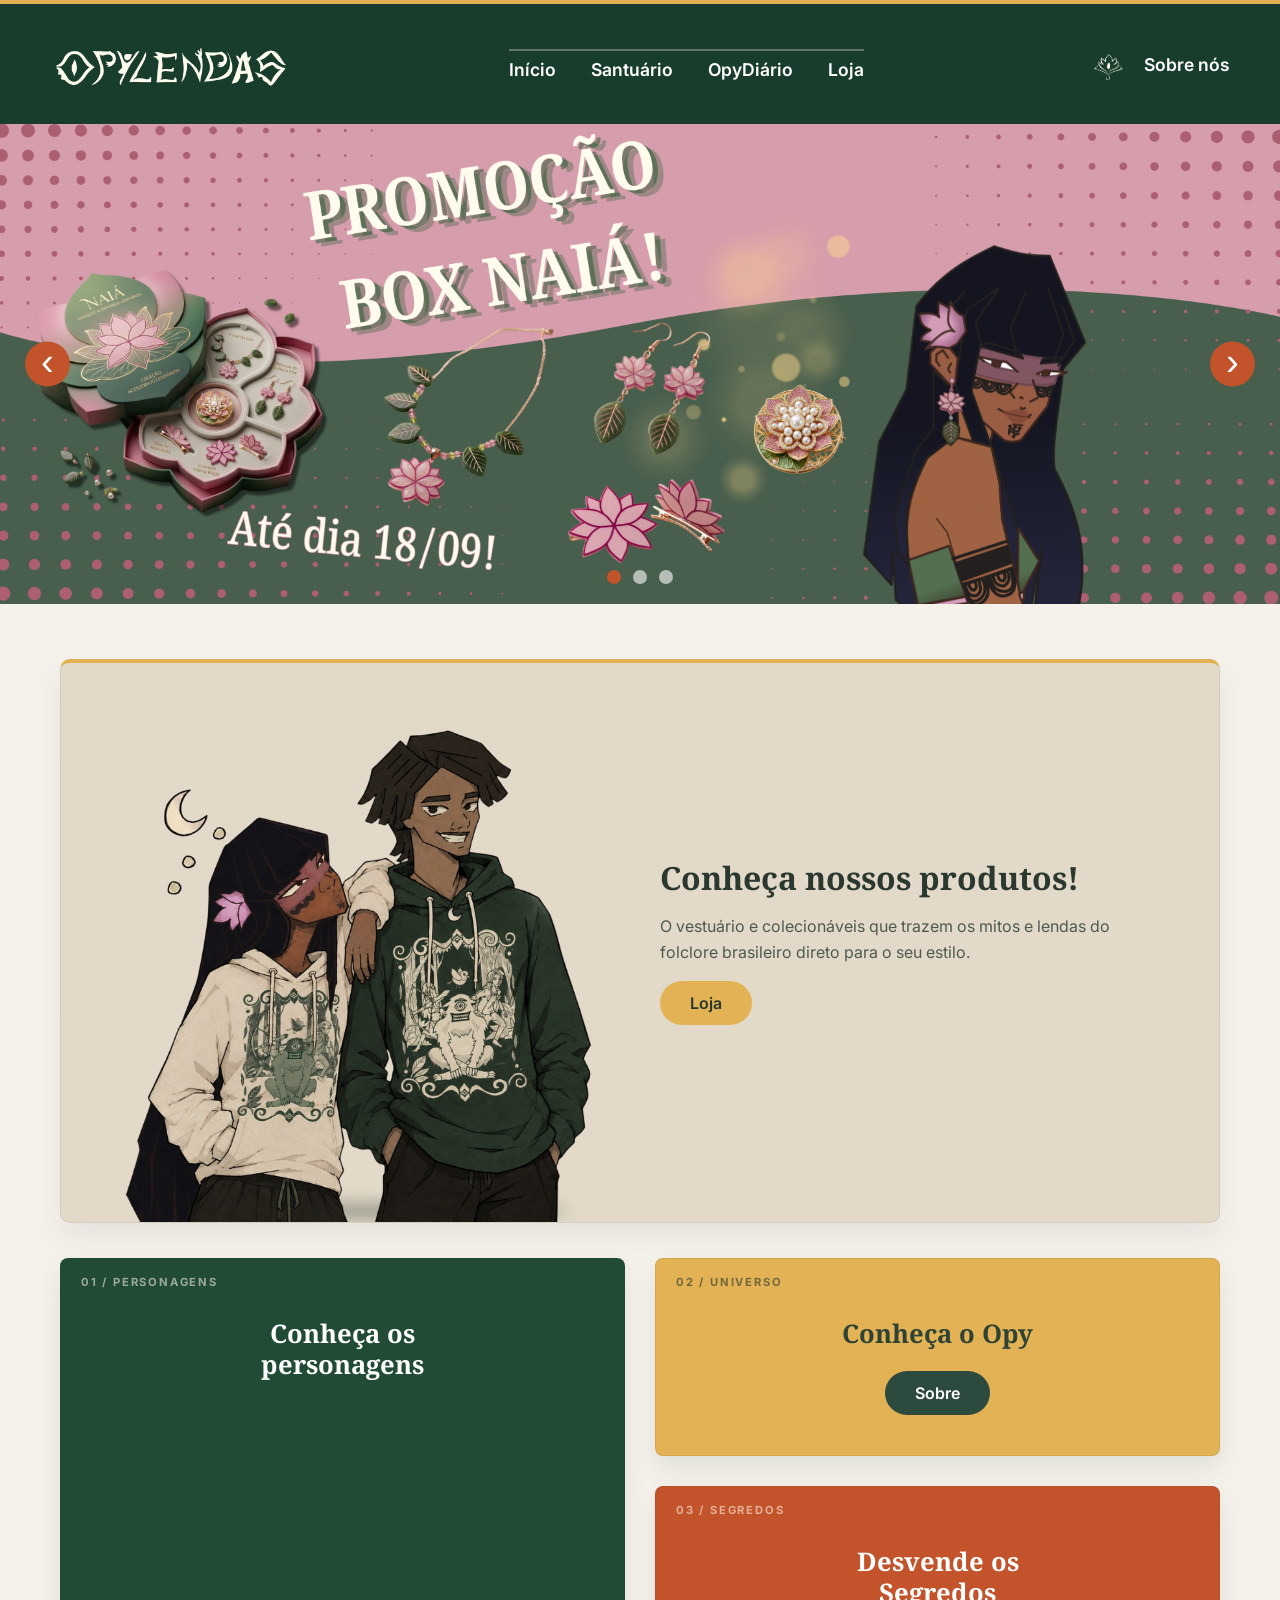
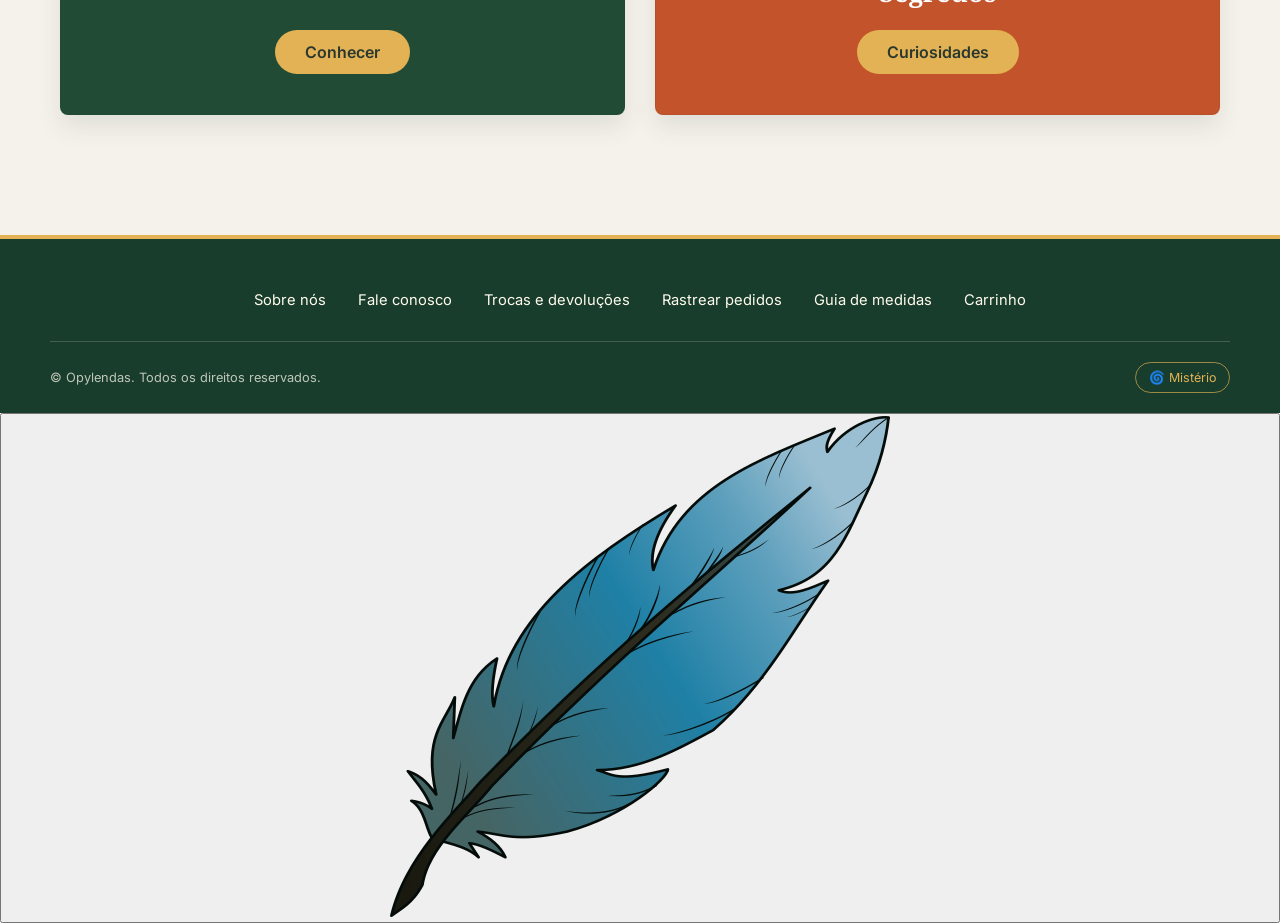
==== index.html @ caa83913 "Initial site publication" ====
<!DOCTYPE html>
<html lang="pt-BR">
<head>
  <meta charset="UTF-8">
  <meta name="viewport" content="width=device-width, initial-scale=1.0">
  <title>Opylendas - Início</title>
  <link rel="stylesheet" href="style.css">
  <link href="https://fonts.googleapis.com/css2?family=Inter:wght@400;500;600;700&family=Noto+Serif:wght@700&display=swap" rel="stylesheet">
</head>
<body>

  <header class="header-site">
    <a href="index.html">
      <img src="assets/Logos/Logo opylendas Claro Novo.png" alt="Opylendas" class="logo-img">
    </a>
    <nav class="nav-links-center">
      <a href="index.html">Início</a>
      <a href="telas/santuario.html">Santuário</a>
      <a href="telas/diario.html">OpyDiário</a>
      <a href="telas/loja.html">Loja</a>
    </nav>
    <a href="telas/sobre.html" class="sobre-nos-link">
      <img src="assets/Logos/Grafismo Flor Livro Aberto.png" alt="Sobre nós" class="sobre-nos-img">
      <span>Sobre nós</span>
    </a>
  </header>

  <div class="carrossel-container">
    <div class="carrossel-slides">
      <div class="slide active"><img src="assets/Carrossel/Promoção Box Naiá.png" alt="Promoção Box Naiá"></div>
      <div class="slide"><img src="assets/Carrossel/Promoção Box de Café.png" alt="Promoção Box de Café"></div>
      <div class="slide"><img src="assets/Carrossel/Promoção box cuca.png" alt="Promoção Box Cuca"></div>
    </div>
    <button class="carrossel-btn btn-prev" onclick="mudarSlide(-1)">
      <span aria-hidden="true">&#8249;</span><span class="sr-only">Anterior</span>
    </button>
    <button class="carrossel-btn btn-next" onclick="mudarSlide(1)">
      <span aria-hidden="true">&#8250;</span><span class="sr-only">Próximo</span>
    </button>
    <div class="carrossel-indicadores">
      <span class="dot active" onclick="irParaSlide(0)"></span>
      <span class="dot" onclick="irParaSlide(1)"></span>
      <span class="dot" onclick="irParaSlide(2)"></span>
    </div>
  </div>

  <main class="main-container home-page">
    <div class="banner-produtos-home">
      <div class="banner-produtos-img">
        <img src="assets/Personagens/Jaciel e Naiá Moletom.png" alt="Jaciel e Naiá usando moletom OpyLendas">
      </div>
      <div class="banner-produtos-texto">
        <h2>Conheça nossos produtos!</h2>
        <p>O vestuário e colecionáveis que trazem os mitos e lendas do folclore brasileiro direto para o seu estilo.</p>
        <a href="telas/loja.html" class="btn-yellow" style="text-decoration:none; display:inline-block;">Loja</a>
      </div>
    </div>

    <div class="menu-cards-container">
      <div class="menu-grid-top">
        <div class="card-box card-green-large">
          <h2>Conheça os personagens</h2>
          <a href="telas/personagens.html" class="btn-yellow" style="text-decoration:none;">Conhecer</a>
        </div>
        <div class="right-column">
          <div class="card-box card-yellow">
            <h2>Conheça o Opy</h2>
            <a href="telas/sobre.html" class="btn-green" style="text-decoration:none;">Sobre</a>
          </div>
          <div class="card-box card-orange">
            <h2>Desvende os Segredos</h2>
            <a href="telas/curiosidades.html" class="btn-yellow" style="text-decoration:none;">Curiosidades</a>
          </div>
        </div>
      </div>
    </div>
  </main>

  <footer class="footer-site">
    <div class="footer-content">
      <div class="footer-links">
        <a href="telas/sobre.html">Sobre nós</a>
        <a href="telas/contato.html">Fale conosco</a>
        <a href="telas/trocas-devolucoes.html">Trocas e devoluções</a>
        <a href="telas/rastrear-pedidos.html">Rastrear pedidos</a>
        <a href="telas/guia-medidas.html">Guia de medidas</a>
        <a href="telas/carrinho.html">Carrinho</a>
      </div>
      <div class="footer-bottom">
        <span>© Opylendas. Todos os direitos reservados.</span>
        <div class="misterio-wrap">
          <button type="button" class="misterio" onclick="ativarSaci()">🌀 Mistério</button>
          <div id="misterio-conquista" class="misterio-conquista hidden" aria-live="polite">
            <div class="misterio-popup-card">
              <button type="button" class="misterio-fechar" aria-label="Fechar mistério" onclick="ativarSaci()">×</button>
              <span class="misterio-rotulo">Segredo revelado</span>
              <img id="misterio-mapinguari" src="assets/Chibis/MapinguariKonami Code.png" alt="Mapinguari secreto" />
              <p class="misterio-dica">Dica: ↑ ↑ ↓ ↓ ← → ← → B A</p>
              <span id="misterio-cupom" class="misterio-cupom hidden">Cupom: MAPINGUARI15</span>
            </div>
          </div>
        </div>
      </div>
    </div>
  </footer>

  <script src="script.js"></script>
</body>
</html>
---- style.css ----
:root {
  --opy-verde-escuro: #214B35;
  --opy-creme-fundo: #fffcee;
  --opy-texto-claro: #fffcee;
  --opy-texto-escuro: #2a3830;
  --largura-conteudo: 92%; 
  --largura-maxima: 1600px;
}

* {
  box-sizing: border-box;
}

body {
  margin: 0;
  padding: 0;
  min-height: 100vh;
  display: flex;
  flex-direction: column;
  font-family: 'Inter', sans-serif;
  background-color: #f5f2eb;
  color: #2e4336;
  transition: background-color 0.5s ease;
}

main {
  flex: 1;
}

/* CLASSE PRINCIPAL PARA OCULTAR TELAS */
.hidden {
  display: none !important;
}

.main-container {
  width: 100%;
  max-width: 1200px;
  margin: 0 auto;
  padding: 20px 20px 60px 20px;
  box-sizing: border-box;
}

/* CABEÇALHO */
.header-site {
  display: flex !important;
  align-items: center !important;
  justify-content: space-between !important;
  flex: 0 0 auto;
  min-height: 120px;
  padding: 15px 50px !important;
  background-color: #193d2c !important;
  border-top: 4px solid #e2b254;
  width: 100% !important;
  box-sizing: border-box !important;
}

.logo-img {
  height: 90px !important;
  width: auto !important;
  object-fit: contain;
  display: block;
}

.nav-links-center {
  display: flex !important;
  gap: 35px !important;
  align-items: center !important;
  border-top: 2px solid rgba(255, 252, 238, 0.3) !important;
  padding-top: 8px !important;
}

.nav-links-center a {
  font-family: 'Inter', sans-serif !important;
  font-size: 1.1rem !important;
  font-weight: 600 !important;
  color: #FFFFFF !important;
  text-decoration: none !important;
  transition: opacity 0.2s;
}

.nav-links-center a:hover {
  opacity: 0.8;
}

.sobre-nos-link {
  display: flex !important;
  align-items: center !important;
  gap: 10px !important;
  font-family: 'Inter', sans-serif !important;
  font-size: 1.1rem !important;
  font-weight: 600 !important;
  color: #FFFFFF !important;
  text-decoration: none !important;
}

.sobre-nos-img {
  width: 52px !important;
  height: 52px !important;
  object-fit: contain;
}

/* CARROSSEL DE LARGURA TOTAL */
.carrossel-container {
  position: relative;
  width: 100%;
  margin: 0;
  max-height: none;
  height: auto;
  aspect-ratio: 1920 / 720;
  overflow: hidden;
  background-color: #485F4D;
}

.slide {
  position: absolute;
  width: 100%;
  height: 100%;
  opacity: 0;
  transition: opacity 0.5s ease-in-out;
}

.slide.active { opacity: 1; }

.slide img {
  width: 100%;
  height: 100%;
  object-fit: contain;
  display: block;
}

.carrossel-btn {
  position: absolute;
  top: 50%;
  transform: translateY(-50%);
  background-color: #C2532B;
  color: white;
  border: none;
  width: 45px;
  height: 45px;
  border-radius: 50%;
  cursor: pointer;
  font-size: 1.2rem;
  z-index: 10;
  display: flex;
  align-items: center;
  justify-content: center;
  padding: 0;
}

.carrossel-btn span[aria-hidden="true"] {
  display: block;
  font-size: 2.4rem;
  line-height: 1;
  transform: translateY(-2px);
}

.sr-only {
  position: absolute;
  width: 1px;
  height: 1px;
  padding: 0;
  margin: -1px;
  overflow: hidden;
  clip: rect(0, 0, 0, 0);
  white-space: nowrap;
  border: 0;
}

.btn-prev { left: 25px; }
.btn-next { right: 25px; }

.carrossel-indicadores {
  position: absolute;
  bottom: 20px;
  left: 50%;
  transform: translateX(-50%);
  display: flex;
  gap: 12px;
  z-index: 10;
}

.dot {
  width: 14px;
  height: 14px;
  background-color: rgba(255, 255, 255, 0.6);
  border-radius: 50%;
  cursor: pointer;
}

.dot.active { background-color: #C2532B; }

/* BANNER DE PRODUTOS HOME */
.banner-produtos-home {
  display: flex;
  align-items: center;
  background-color: #e2d9c8;
  min-height: 330px;
  border: 1px solid rgba(42, 56, 48, 0.08);
  border-radius: 10px;
  margin: 35px 0;
  padding: 40px 40px 0;
  gap: 40px;
  box-shadow: 0 14px 30px rgba(42, 56, 48, 0.08);
}

.home-page .banner-produtos-home {
  position: relative;
  border-top: 4px solid #e2b254;
}

.banner-produtos-img {
  position: relative;
  flex: 1;
  display: flex;
  justify-content: center;
  align-items: flex-end;
  align-self: stretch;
  overflow: hidden;
}

.banner-produtos-img::after {
  position: absolute;
  right: 10%;
  bottom: 2px;
  left: 10%;
  height: 18px;
  border-radius: 50%;
  background: rgba(42, 56, 48, 0.32);
  content: '';
  filter: blur(7px);
}

.banner-produtos-img img {
  max-width: 100%;
  height: auto;
  object-fit: contain;
  display: block;
  align-self: flex-end;
  position: relative;
  z-index: 1;
}

.placeholder-img {
  width: 100%;
  height: 250px;
  background: #d0c4b0;
  display: flex;
  flex-direction: column;
  justify-content: center;
  align-items: center;
  border: 2px dashed #485f4d;
  font-size: 1.8rem;
  border-radius: 6px;
}

.banner-produtos-texto {
  flex: 1;
  min-width: 0;
  padding-bottom: 40px;
}

.banner-produtos-texto p {
  overflow-wrap: anywhere;
}

.banner-produtos-texto h2 {
  font-family: 'Noto Serif', serif;
  font-size: 2rem;
  color: #2a3830;
  margin: 0 0 15px;
  line-height: 1.15;
}

.banner-produtos-texto p {
  max-width: 460px;
  color: #4e5a50;
  line-height: 1.65;
}

/* CARDS E GRIDS DO MENU */
.menu-cards-container {
  display: flex;
  flex-direction: column;
  gap: 30px;
}

.menu-grid-top {
  display: grid;
  grid-template-columns: 1fr 1fr;
  gap: 30px;
}

.right-column {
  display: flex;
  flex-direction: column;
  gap: 30px;
}

.card-box {
  position: relative;
  overflow: hidden;
  padding: 40px 25px;
  display: flex;
  flex-direction: column;
  justify-content: space-between;
  align-items: center;
  text-align: center;
  border: 1px solid rgba(42, 56, 48, 0.08);
  border-radius: 8px;
  box-shadow: 0 12px 24px rgba(42, 56, 48, 0.1);
  transition: transform 0.2s ease, box-shadow 0.2s ease;
}

.card-box:hover {
  transform: translateY(-4px);
  box-shadow: 0 18px 30px rgba(42, 56, 48, 0.15);
}

.card-box h2 {
  max-width: 260px;
  margin-top: 0;
  font-family: 'Noto Serif', serif;
  line-height: 1.2;
}

.card-green-large { background-color: #2D4A3E; min-height: 400px; color: white; }
.card-yellow { background-color: #E2B254; min-height: 180px; }
.card-orange { background-color: #C2532B; min-height: 180px; color: white; }

.btn-yellow {
  background-color: #E2B254;
  color: #2a3830;
  border: none;
  padding: 12px 30px;
  border-radius: 25px;
  font-weight: 600;
  cursor: pointer;
  text-decoration: none;
  font-size: 1rem;
}

.btn-green {
  background-color: #2D4A3E;
  color: white;
  border: none;
  padding: 12px 30px;
  border-radius: 25px;
  font-weight: 600;
  cursor: pointer;
  font-size: 1rem;
}

/* SANTUÁRIO / PERSONAGENS */
.breadcrumb {
  font-size: 0.95rem;
  color: #666;
  margin-bottom: 15px;
  text-align: center;
}

.breadcrumb a {
  color: inherit;
  text-decoration: none;
}

/* SOBRE NOS */
.sobre-page {
  width: min(1180px, 94%);
  margin: 0 auto;
  padding: 1.5rem 0 4rem;
}

.sobre-hero-novo {
  display: grid;
  grid-template-columns: minmax(280px, 0.9fr) minmax(0, 1.1fr);
  min-height: 350px;
  margin-top: 1rem;
  overflow: hidden;
  border-radius: 4px;
  background: #1f3027;
  color: #fffcee;
}

.sobre-hero-copy {
  display: flex;
  flex-direction: column;
  justify-content: center;
  padding: clamp(2rem, 5vw, 4rem);
}

.sobre-eyebrow {
  display: block;
  color: #e2b254;
  font-size: 0.76rem;
  font-weight: 700;
  letter-spacing: 0.14em;
  text-transform: uppercase;
}

.sobre-hero-copy h1 {
  margin: 0.6rem 0 1rem;
  color: #fffcee;
  font-family: 'Noto Serif', serif;
  font-size: clamp(2rem, 4vw, 3.1rem);
  line-height: 1.1;
}

.sobre-hero-copy p {
  max-width: 500px;
  margin: 0;
  color: #e3ece5;
  line-height: 1.7;
}

.sobre-hero-art {
  display: flex;
  align-items: end;
  justify-content: center;
  min-height: 350px;
  background: #ddd4c2;
  overflow: hidden;
}

.sobre-hero-art img {
  width: 100%;
  height: 100%;
  object-fit: cover;
  object-position: center;
}

.sobre-pilares {
  margin-top: 2rem;
  padding: 2.5rem clamp(1rem, 4vw, 3.5rem) 3rem;
  background: #1f3027;
  color: #fffcee;
}

.sobre-pilares-heading {
  margin-bottom: 2rem;
  text-align: center;
}

.sobre-pilares-heading h2,
.sobre-nome h2,
.sobre-equipe-heading h2 {
  margin: 0.45rem 0 0;
  color: inherit;
  font-family: 'Noto Serif', serif;
  font-size: clamp(1.65rem, 3vw, 2.3rem);
}

.sobre-pilares-grid {
  display: grid;
  grid-template-columns: repeat(3, 1fr);
  gap: 1.25rem;
}

.sobre-pilar {
  padding: 1.5rem 1.25rem;
  background: #fffcee;
  color: #27392e;
  text-align: center;
}

.sobre-pilar-icon {
  display: grid;
  width: 44px;
  height: 44px;
  margin: 0 auto 0.8rem;
  place-items: center;
  border-radius: 50%;
  background: #819587;
  color: #fffcee;
  font-size: 1.35rem;
}

.sobre-pilar-icon img {
  width: 28px;
  height: 28px;
  object-fit: contain;
}

.sobre-pilar h3 {
  margin: 0 0 0.7rem;
  font-family: 'Noto Serif', serif;
  font-size: 1.15rem;
}

.sobre-pilar p {
  margin: 0;
  color: #536057;
  font-size: 0.9rem;
  line-height: 1.6;
}

.sobre-nome {
  display: grid;
  grid-template-columns: minmax(220px, 0.7fr) minmax(0, 1.3fr);
  gap: 2rem;
  align-items: center;
  margin-top: 2rem;
  padding: 2.25rem clamp(1.25rem, 4vw, 3.5rem);
  background: #fff;
  border: 1px solid #e5ddce;
}

.sobre-nome-mark {
  display: grid;
  width: 100%;
  aspect-ratio: 1;
  min-height: 220px;
  place-items: center;
  overflow: hidden;
  background: #eef2ea;
}

.sobre-nome-mark img {
  width: 100%;
  height: 100%;
  object-fit: contain;
}

.sobre-nome h2 { color: var(--opy-verde-escuro); }
.sobre-nome p { margin: 0.8rem 0 0; color: #536057; line-height: 1.7; }

.sobre-equipe { margin-top: 3rem; }
.sobre-equipe-heading { margin-bottom: 1.5rem; text-align: center; }
.sobre-equipe-heading h2 { color: var(--opy-verde-escuro); }

.sobre-equipe-grid {
  display: grid;
  grid-template-columns: repeat(3, 1fr);
  gap: 1.5rem;
}

.sobre-equipe-card {
  position: relative;
  padding: 0 1.25rem 1.5rem;
  background: #1f3027;
  color: #fffcee;
  text-align: center;
}

.sobre-equipe-card img {
  display: block;
  width: 170px;
  height: 190px;
  margin: -1rem auto 0.8rem;
  object-fit: contain;
  object-position: bottom;
  background: #c5d0c5;
}

.sobre-equipe-card h3 {
  margin: 0 0 0.45rem;
  color: #e2b254;
  font-family: 'Noto Serif', serif;
}

.sobre-equipe-card p { margin: 0; color: #dbe5dc; font-size: 0.9rem; line-height: 1.55; }

@media (max-width: 700px) {
  .sobre-hero-novo { grid-template-columns: 1fr; }
  .sobre-hero-art { min-height: 230px; }
  .sobre-pilares-grid,
  .sobre-equipe-grid { grid-template-columns: 1fr; }
  .sobre-nome { grid-template-columns: 1fr; text-align: center; }
  .sobre-nome-mark { min-height: 100px; }
}

.page-title {
  font-family: 'Noto Serif', serif;
  font-size: 2.2rem;
  color: #2a3830;
  margin-bottom: 25px;
}

.characters-grid {
  display: grid;
  grid-template-columns: repeat(2, 1fr);
  gap: 40px;
  margin-top: 30px;
}

.character-card {
  display: grid;
  grid-template-columns: minmax(180px, 0.9fr) minmax(0, 1.6fr);
  gap: 0;
  align-items: stretch;
  min-height: 300px;
  background-color: var(--opy-verde-escuro);
  border-radius: 8px;
  overflow: hidden;
}

.character-visual,
.character-content {
  min-width: 0;
  min-height: 300px;
  background-color: transparent;
}

.character-visual {
  display: flex;
  align-items: end;
  justify-content: center;
  padding: 12px 8px 0;
  overflow: hidden;
}

.character-img {
  width: 100%;
  height: 100%;
  max-width: none;
  max-height: none;
  object-fit: contain;
  transform: translateY(32%) scale(1.45);
  transform-origin: bottom center;
  pointer-events: none;
}

.character-content {
  color: var(--opy-texto-claro);
  text-align: left;
  padding: 28px 26px 28px 10px;
  display: flex;
  flex-direction: column;
  justify-content: center;
}

.character-name {
  font-family: 'Noto Serif', serif;
  font-size: 1.5rem;
  margin-bottom: 8px;
  color: #E2B254;
}

.character-description {
  font-size: 0.95rem;
  line-height: 1.5;
  margin: 0;
  overflow-wrap: anywhere;
}

/* CONTATO E SERVICOS */
.contact-layout {
  display: grid;
  grid-template-columns: minmax(220px, 0.8fr) minmax(320px, 1.2fr);
  gap: 30px;
  align-items: center;
  margin-top: 1rem;
}

.contact-chibi,
.contact-form-box,
.service-content {
  background: white;
  border-radius: 12px;
  padding: 2rem;
}

.contact-chibi {
  min-height: 360px;
  display: flex;
  align-items: end;
  justify-content: center;
  overflow: hidden;
}

.contact-chibi img {
  max-width: 100%;
  max-height: 340px;
  object-fit: contain;
}

.service-layout {
  display: grid;
  grid-template-columns: minmax(220px, 0.8fr) minmax(320px, 1.2fr);
  gap: 30px;
  align-items: center;
  margin-top: 1rem;
}

.service-image {
  width: 100%;
  max-height: 360px;
  object-fit: contain;
}

.diario-manutencao {
  display: grid;
  grid-template-columns: minmax(0, 1fr) minmax(240px, 0.8fr);
  align-items: center;
  gap: 2rem;
  margin-top: 1rem;
  padding: 2.5rem clamp(1.25rem, 4vw, 3rem);
  overflow: hidden;
  border-radius: 16px;
  background: #1f3027;
  color: #fffcee;
}

.diario-manutencao-texto h2 {
  margin: 0 0 1rem;
  color: #e2b254;
  font-family: 'Noto Serif', serif;
  font-size: 1.8rem;
}

.diario-manutencao-texto p {
  max-width: 540px;
  margin: 0 0 1rem;
  color: #e2ebe3;
  line-height: 1.7;
}

.diario-manutencao-texto p:last-child { margin-bottom: 0; }

.diario-manutencao-arte {
  display: flex;
  align-items: end;
  justify-content: center;
  min-height: 260px;
}

.diario-manutencao-arte img {
  display: block;
  width: min(100%, 320px);
  max-height: 310px;
  object-fit: contain;
}

/* LOJA E PRODUTOS */
.store-grid-2 {
  display: grid;
  grid-template-columns: repeat(auto-fill, minmax(260px, 1fr));
  gap: 30px;
  margin-top: 25px;
}

.product-card {
  background: #fff;
  border: 1px solid rgba(42, 56, 48, 0.1);
  border-radius: 9px;
  overflow: hidden;
  cursor: pointer;
  box-shadow: 0 5px 14px rgba(42, 56, 48, 0.09);
  transition: transform 0.2s ease, box-shadow 0.2s ease;
}

.product-card:hover {
  transform: translateY(-4px);
  box-shadow: 0 14px 24px rgba(42, 56, 48, 0.16);
}

.product-image-container {
  height: 260px;
  background-color: #faf7ef;
  display: flex;
  align-items: center;
  justify-content: center;
  padding: 15px;
  overflow: hidden;
}

.product-image-container img {
  max-width: 100%;
  max-height: 100%;
  object-fit: contain;
  display: block;
}

.combo-card .product-image-container img {
  width: 100%;
  height: auto;
}

.store-grid {
  align-items: stretch;
}

.product-info {
  background-color: #2a4b35;
  color: white;
  min-height: 74px;
  padding: 14px 16px 16px;
  text-align: center;
}

.product-title {
  font-size: 1.1rem;
  font-weight: 600;
  margin: 0 0 6px;
  line-height: 1.25;
}

.price-promo {
  font-size: 1.2rem;
  font-weight: 700;
  color: #E2B254;
}

/* MODO NOTURNO (KONAMI CODE) */
body.modo-noturno {
  background-color: #0d1310 !important;
  color: #d1e8d5 !important;
}

body.modo-noturno .card-box,
body.modo-noturno .banner-produtos-home,
body.modo-noturno .product-card,
body.modo-noturno .main-container,
body.modo-noturno .header-site,
body.modo-noturno .footer-site {
  background-color: #1a2620 !important;
  color: #fffcee !important;
}

body.modo-noturno .nav-links-center a,
body.modo-noturno .footer-links a,
body.modo-noturno .sobre-nos-link,
body.modo-noturno .breadcrumb a,
body.modo-noturno .page-title,
body.modo-noturno .diario-manutencao-texto h2 {
  color: #f3d184 !important;
}

body.modo-noturno h1, 
body.modo-noturno h2, 
body.modo-noturno h3 {
  color: #e5b053 !important;
}

.misterio-wrap {
  display: flex;
  flex-direction: column;
  align-items: center;
  gap: 0.45rem;
}

.misterio {
  appearance: none;
  border: 0;
  background: transparent;
  color: inherit;
  font: inherit;
  cursor: pointer;
}

.misterio-conquista {
  position: fixed;
  inset: 0;
  z-index: 2000;
  display: flex;
  align-items: center;
  justify-content: center;
  padding: 1.5rem;
  background: rgba(7, 11, 10, 0.78);
  backdrop-filter: blur(5px);
}

.misterio-conquista.hidden {
  display: none;
}

.misterio-popup-card {
  position: relative;
  display: flex;
  flex-direction: column;
  align-items: center;
  gap: 0.8rem;
  width: min(420px, 90vw);
  padding: 1.3rem 1.2rem 1rem;
  border-radius: 22px;
  border: 2px solid rgba(227, 188, 92, 0.9);
  background: linear-gradient(180deg, rgba(29, 41, 35, 0.97), rgba(17, 24, 21, 0.96));
  box-shadow: 0 22px 50px rgba(0,0,0,0.32), 0 0 22px rgba(227, 188, 92, 0.25);
}

.misterio-fechar {
  position: absolute;
  top: 10px;
  right: 12px;
  width: 30px;
  height: 30px;
  border: 0;
  border-radius: 50%;
  background: rgba(255, 252, 238, 0.12);
  color: #fffcee;
  font-size: 1.5rem;
  line-height: 1;
  cursor: pointer;
}

.misterio-rotulo {
  margin-top: 0.4rem;
  color: #f3d184;
  letter-spacing: 0.08em;
  text-transform: uppercase;
  font-size: 0.72rem;
  font-weight: 700;
}

.misterio-popup-card img {
  width: min(220px, 58vw);
  height: auto;
  max-height: 46vh;
  object-fit: contain;
  display: block;
  border-radius: 16px;
  background: rgba(255, 252, 238, 0.04);
  border: 2px solid rgba(227, 188, 92, 0.7);
  box-shadow: 0 16px 32px rgba(0,0,0,0.2);
}

.misterio-dica {
  margin: 0;
  color: #dfe8df;
  font-size: 0.78rem;
  letter-spacing: 0.06em;
  text-transform: uppercase;
  text-align: center;
}

.misterio-cupom {
  font-size: 0.8rem;
  font-weight: 700;
  letter-spacing: 0.05em;
  color: #f3d184;
  text-align: center;
  text-transform: uppercase;
}

.misterio-cupom.hidden {
  display: none;
}

.misterio-cupom.ativo {
  color: #9be8ba;
}

.saci-segredo {
  position: fixed;
  left: 0;
  bottom: 12%;
  z-index: 1000;
  display: block;
  width: min(150px, 38vw);
  padding: 0;
  border: 0;
  background: transparent;
  cursor: pointer;
  animation: saci-correndo 9s linear infinite;
}

.saci-segredo:hover,
.saci-segredo:focus-visible {
  animation-play-state: paused;
  filter: brightness(1.08);
}

.saci-segredo.saci-segredo-parado {
  animation-play-state: paused;
}

.saci-segredo.saci-segredo-oculto {
  opacity: 0;
  pointer-events: none;
  visibility: hidden;
}

.saci-segredo img {
  display: block;
  width: 100%;
  height: auto;
}

@keyframes saci-correndo {
  from {
    transform: translateX(-110%);
  }
  to {
    transform: translateX(100vw);
  }
}

.saci-popup-card h2 {
  margin: 0;
  color: #fffcee;
  font-family: 'Noto Serif', serif;
  font-size: 1.35rem;
  text-align: center;
}

.saci-popup-card p {
  max-width: 280px;
  margin: 0;
  color: #dfe8df;
  font-size: 0.9rem;
  line-height: 1.5;
  text-align: center;
}

.saci-popup-card img {
  width: min(240px, 64vw);
}

/* RODAPÉ */
.footer-site {
  background-color: #193d2c;
  color: var(--opy-texto-claro);
  flex: 0 0 auto;
  min-height: 162px;
  padding: 3.25rem 1.25rem 1.25rem;
  margin-top: 60px;
  border-top: 4px solid #e2b254;
}

.footer-content {
  width: min(1180px, 100%);
  margin: 0 auto;
}

.footer-links {
  display: flex;
  flex-wrap: wrap;
  justify-content: center;
  gap: 0.7rem 2rem;
  padding-bottom: 2rem;
  margin-bottom: 1.25rem;
  border-bottom: 1px solid rgba(255, 252, 238, 0.18);
}

.footer-links a {
  position: relative;
  color: var(--opy-texto-claro);
  text-decoration: none;
  font-size: 0.92rem;
  transition: color 0.2s ease;
}

.footer-links a::after {
  position: absolute;
  right: 0;
  bottom: -0.35rem;
  left: 0;
  height: 2px;
  background: #e2b254;
  content: '';
  transform: scaleX(0);
  transform-origin: center;
  transition: transform 0.2s ease;
}

.footer-links a:hover,
.footer-links a:focus-visible {
  color: #e2b254;
}

.footer-links a:hover::after,
.footer-links a:focus-visible::after {
  transform: scaleX(1);
}

.footer-bottom {
  display: flex;
  align-items: center;
  justify-content: space-between;
  gap: 1.5rem;
  max-width: 1200px;
  margin: 0 auto;
  color: rgba(255, 252, 238, 0.72);
  font-size: 0.8rem;
}

.footer-bottom .misterio {
  padding: 0.45rem 0.8rem;
  border: 1px solid rgba(226, 178, 84, 0.65);
  border-radius: 999px;
  color: #e2b254;
  font-size: 0.78rem;
  transition: background-color 0.2s ease, color 0.2s ease;
}

.footer-bottom .misterio:hover,
.footer-bottom .misterio:focus-visible {
  background: #e2b254;
  color: #193d2c;
}

@media (max-width: 760px) {
  .header-site {
    flex-wrap: wrap;
    gap: 16px;
    padding: 12px 20px !important;
  }

  .logo-img { height: 68px !important; }

  .nav-links-center {
    order: 3;
    width: 100%;
    justify-content: center;
    gap: 16px !important;
    flex-wrap: wrap;
  }

  .nav-links-center a,
  .sobre-nos-link { font-size: 0.95rem !important; }

  .banner-produtos-home,
  .contact-layout,
  .service-layout {
    grid-template-columns: 1fr;
    flex-direction: column;
  }

  .banner-produtos-home { padding: 24px 24px 0; gap: 20px; }

  .banner-produtos-texto { padding-bottom: 24px; }

  .store-grid { grid-template-columns: repeat(2, minmax(0, 1fr)) !important; gap: 1rem !important; }

  .character-filters { gap: 8px; }

  .character-filter { padding: 8px 12px; }

  .menu-grid-top,
  .characters-grid { grid-template-columns: 1fr; }

  .character-card {
    grid-template-columns: minmax(135px, 0.85fr) minmax(0, 1.35fr);
  }

  .character-visual,
  .character-content {
    min-height: 290px;
  }

  .character-content { padding: 24px 18px 24px 6px; }

  .character-img { transform: translateY(28%) scale(1.3); }

  .character-description { font-size: 0.88rem; }

  .footer-bottom {
    flex-direction: column;
    gap: 10px;
    align-items: center;
    text-align: center;
  }

  .footer-links {
    display: grid;
    grid-template-columns: repeat(2, minmax(0, 1fr));
    gap: 1rem;
    text-align: center;
  }
}

@media (max-width: 480px) {
  .store-grid { grid-template-columns: 1fr !important; }
}

.character-filters {
  display: flex;
  flex-wrap: wrap;
  gap: 10px;
  margin: 1rem 0 2rem;
}

.character-filter {
  border: 1px solid var(--opy-verde-escuro);
  background: transparent;
  color: var(--opy-verde-escuro);
  padding: 9px 16px;
  border-radius: 20px;
  cursor: pointer;
  font-weight: 600;
}

.character-filter.active,
.character-filter:hover {
  background: var(--opy-verde-escuro);
  color: var(--opy-texto-claro);
}

.zoom-trigger {
  width: 100%;
  min-height: 430px;
  border: 0;
  background: transparent;
  cursor: zoom-in;
  overflow: hidden;
}

.zoom-trigger img {
  width: 100%;
  height: 100%;
  object-fit: contain;
  transition: transform 0.25s ease;
}

.zoom-trigger.zoom-active { cursor: zoom-out; }
.zoom-trigger.zoom-active img { transform: scale(1.7); }

/* SANTUARIO */
.santuario-page {
  width: min(1360px, 94%);
  margin: 0 auto;
  padding: 1.5rem 0 4rem;
}

.santuario-shell {
  display: grid;
  grid-template-columns: 190px minmax(0, 1fr) 290px;
  gap: 1.25rem;
  align-items: stretch;
  margin-top: 1rem;
}

.santuario-menu,
.santuario-conteudo,
.santuario-galeria {
  min-height: 520px;
  border-radius: 14px;
}

.santuario-menu {
  padding: 1.25rem 0.9rem;
  background: #496253;
  color: #fffcee;
}

.santuario-menu h2,
.santuario-galeria h2 {
  margin: 0 0 1rem;
  font-family: 'Noto Serif', serif;
  font-size: 1.1rem;
  text-align: center;
}

.santuario-menu h2 {
  padding-bottom: 0.8rem;
  border-bottom: 2px solid rgba(255, 252, 238, 0.8);
}

.santuario-menu a {
  display: flex;
  justify-content: space-between;
  gap: 0.4rem;
  padding: 0.95rem 0.55rem;
  border-bottom: 1px solid rgba(255, 252, 238, 0.14);
  color: #fffcee;
  font-size: 0.9rem;
  text-decoration: none;
}

.santuario-menu a:hover { background: rgba(255, 252, 238, 0.12); }
.santuario-menu .santuario-arquivo { margin-top: 1.5rem; border-top: 2px solid rgba(255, 252, 238, 0.8); border-bottom: 0; font-size: 0.78rem; }

.santuario-conteudo {
  padding: 1.5rem;
  background: #fffcee;
  color: var(--opy-verde-escuro);
}

.santuario-eyebrow {
  color: #b26b16;
  font-size: 0.78rem;
  font-weight: 700;
  letter-spacing: 0.12em;
  text-transform: uppercase;
}

.santuario-conteudo h1 { margin: 0.45rem 0 1rem; font-family: 'Noto Serif', serif; font-size: clamp(1.7rem, 3vw, 2.45rem); }

.santuario-placeholder {
  display: grid;
  min-height: 315px;
  place-content: center;
  gap: 0.55rem;
  border: 2px dashed #a8b8a8;
  border-radius: 12px;
  background: #e9eee5;
  color: #496253;
  text-align: center;
}

.santuario-placeholder span { font-family: 'Noto Serif', serif; font-size: 1.25rem; }
.santuario-placeholder small { color: #67766b; }
.santuario-intro { line-height: 1.7; }

.santuario-galeria { padding: 1.25rem; border: 2px solid #496253; background: #fffcee; color: var(--opy-verde-escuro); }
.santuario-galeria h2 { padding-bottom: 0.8rem; border-bottom: 2px solid #496253; text-align: left; }
.galeria-vazios { display: grid; grid-template-columns: 1fr 1fr; gap: 0.8rem; }
.galeria-vazios span { display: grid; aspect-ratio: 1.2; place-items: center; border: 1px dashed #a8b8a8; background: #e5eee9; color: #708073; font-size: 0.8rem; }
.santuario-galeria > a { display: block; margin-top: 1rem; padding: 0.7rem 0.8rem; border-radius: 20px; background: #496253; color: #fffcee; font-size: 0.85rem; text-align: center; text-decoration: none; }
.santuario-galeria > a span { margin-left: 0.35rem; }
.personagens-intro { max-width: 680px; margin: -0.5rem 0 2rem; color: #5c695f; line-height: 1.7; }

@media (max-width: 900px) {
  .santuario-shell { grid-template-columns: 170px minmax(0, 1fr); }
  .santuario-galeria { grid-column: 1 / -1; min-height: auto; }
}

@media (max-width: 620px) {
  .santuario-shell { grid-template-columns: 1fr; }
  .santuario-menu, .santuario-conteudo { min-height: auto; }
  .santuario-placeholder { min-height: 240px; }
}

/* CURIOSIDADES */
.curiosidades-page {
  max-width: 1180px;
  padding-bottom: 70px;
}

.curiosidades-intro {
  display: flex;
  align-items: end;
  justify-content: space-between;
  gap: 2rem;
  margin: 1.5rem 0 2.5rem;
  padding: 2.5rem clamp(1.5rem, 5vw, 4.5rem);
  background: var(--opy-verde-escuro);
  color: var(--opy-texto-claro);
  border-radius: 18px;
  overflow: hidden;
}

.curiosidades-eyebrow,
.curiosidade-numero {
  display: block;
  color: #f7e8ad;
  font-size: 0.78rem;
  font-weight: 700;
  letter-spacing: 0.14em;
  text-transform: uppercase;
}

.curiosidades-intro .page-title {
  margin: 0.45rem 0 0.65rem;
  color: var(--opy-texto-claro);
}

.curiosidades-intro p {
  max-width: 640px;
  margin: 0;
  color: #e6eee7;
  font-size: 1.08rem;
  line-height: 1.7;
}

.curiosidades-intro-mark {
  width: 118px;
  height: 118px;
  object-fit: contain;
  opacity: 0.85;
}

.curiosidades-lista {
  display: grid;
  gap: 1.5rem;
}

.curiosidade-card {
  display: grid;
  grid-template-columns: minmax(260px, 0.95fr) minmax(0, 1.05fr);
  align-items: stretch;
  overflow: hidden;
  background: #fff;
  border: 1px solid #e7e0d3;
  border-radius: 16px;
  box-shadow: 0 10px 24px rgba(33, 75, 53, 0.08);
}

.curiosidade-invertida { grid-template-columns: minmax(0, 1.05fr) minmax(260px, 0.95fr); }
.curiosidade-invertida .curiosidade-imagem { order: 2; }

.curiosidade-imagem {
  min-height: 280px;
  background: #e6eee7;
}

.curiosidade-imagem img {
  display: block;
  width: 100%;
  height: 100%;
  min-height: 280px;
  object-fit: cover;
}

.curiosidade-texto {
  align-self: center;
  padding: clamp(1.5rem, 4vw, 3rem);
}

.curiosidade-texto h2 {
  margin: 0.55rem 0 0.9rem;
  color: var(--opy-verde-escuro);
  font-family: 'Noto Serif', serif;
  font-size: clamp(1.5rem, 2.8vw, 2.15rem);
}

.curiosidade-texto p {
  margin: 0 0 0.85rem;
  color: #4e5c52;
  font-size: 1rem;
  line-height: 1.75;
}

.curiosidade-texto p:last-child { margin-bottom: 0; }

.curiosidade-texto a {
  color: #a7671f;
  font-weight: 700;
  text-decoration-thickness: 2px;
  text-underline-offset: 3px;
}

.curiosidade-formas .curiosidade-imagem { background: #f5e8bd; }

.segredo-mapa {
  display: flex;
  align-items: center;
  gap: 1rem;
  margin-top: 2rem;
  padding: 1.15rem 1.4rem;
  background: #f7e8ad;
  border: 1px solid #dfc76d;
  border-radius: 12px;
  color: var(--opy-verde-escuro);
  text-decoration: none;
  box-shadow: 0 8px 18px rgba(33, 75, 53, 0.08);
  transition: transform 0.2s ease, box-shadow 0.2s ease;
}

.segredo-mapa:hover {
  transform: translateY(-3px);
  box-shadow: 0 12px 24px rgba(33, 75, 53, 0.15);
}

.segredo-mapa-icone {
  display: grid;
  width: 42px;
  height: 42px;
  flex: 0 0 42px;
  place-items: center;
  border-radius: 50%;
  background: var(--opy-verde-escuro);
  color: #f7e8ad;
  font-size: 1.3rem;
}

.segredo-mapa-icone img {
  width: 30px;
  height: 30px;
  object-fit: contain;
}

.segredo-mapa strong,
.segredo-mapa small { display: block; }

.segredo-mapa strong { font-family: 'Noto Serif', serif; font-size: 1.05rem; }

.segredo-mapa small {
  margin-top: 0.2rem;
  color: #53604e;
  font-size: 0.9rem;
}

.segredo-mapa-seta {
  margin-left: auto;
  font-size: 1.5rem;
}

.mapa-container {
  width: min(1180px, 92%);
  margin: 0 auto;
  padding: 2rem 0 4rem;
}

.mapa-heading {
  margin: 1.5rem 0 1.5rem;
  padding: 2rem clamp(1.25rem, 4vw, 3rem);
  background: var(--opy-verde-escuro);
  border-radius: 18px;
  color: var(--opy-texto-claro);
  text-align: center;
}

.mapa-heading .page-title {
  margin: 0.45rem 0 0.6rem;
  color: var(--opy-texto-claro);
}

.mapa-heading p {
  margin: 0;
  color: #e6eee7;
  font-size: 1.05rem;
}

.mapa-frame {
  padding: clamp(0.5rem, 1.5vw, 1rem);
  background: #f7e8ad;
  border: 1px solid #dfc76d;
  border-radius: 18px;
  box-shadow: 0 14px 28px rgba(33, 75, 53, 0.14);
}

.mapa-frame img {
  display: block;
  width: 100%;
  height: auto;
  border-radius: 10px;
}

.mapa-voltar {
  display: block;
  width: fit-content;
  margin: 1.5rem auto 0;
  color: var(--opy-verde-escuro);
  font-weight: 700;
  text-decoration-thickness: 2px;
  text-underline-offset: 4px;
}

@media (max-width: 700px) {
  .curiosidades-intro {
    align-items: start;
    padding: 2rem 1.5rem;
  }

  .curiosidades-intro-mark { display: none; }

  .curiosidade-card,
  .curiosidade-invertida {
    display: flex;
    flex-direction: column;
  }

  .curiosidade-invertida .curiosidade-imagem { order: 0; }

  .curiosidade-imagem,
  .curiosidade-imagem img {
    min-height: 210px;
    height: 210px;
  }

  .segredo-mapa { align-items: flex-start; }
}

/* CARRINHO */
.carrinho-container {
  margin-top: 1.5rem;
  padding: clamp(1rem, 3vw, 2rem);
  background: var(--opy-creme-fundo);
  border: 1px solid #e6dfd0;
  border-radius: 18px;
  box-shadow: 0 12px 30px rgba(33, 75, 53, 0.08);
}

.lista-carrinho {
  display: grid;
  gap: 1rem;
}

.item-carrinho {
  display: flex;
  align-items: center;
  gap: 1.25rem;
  padding: 1rem;
  background: #fff;
  border: 1px solid #e8e2d5;
  border-radius: 14px;
  transition: transform 0.2s ease, box-shadow 0.2s ease;
}

.item-carrinho:hover {
  transform: translateY(-2px);
  box-shadow: 0 8px 18px rgba(33, 75, 53, 0.1);
}

.item-carrinho > img {
  width: 118px;
  height: 118px;
  flex: 0 0 118px;
  object-fit: contain;
  padding: 0.5rem;
  background: #f5f2eb;
  border-radius: 10px;
}

.item-carrinho-info {
  flex: 1;
  min-width: 0;
}

.item-carrinho-info h2 {
  margin: 0 0 0.35rem;
  color: var(--opy-verde-escuro);
  font-family: 'Noto Serif', serif;
  font-size: 1.25rem;
}

.item-carrinho-info p {
  min-height: 1.25rem;
  margin: 0 0 0.45rem;
  color: #6e746e;
  font-size: 0.92rem;
}

.item-carrinho-info > strong {
  color: #b26b16;
  font-size: 1.05rem;
}

.item-carrinho-acoes {
  display: flex;
  align-items: center;
  gap: 0.7rem;
  margin-top: 0.8rem;
}

.item-carrinho-acoes > button:not(.remover-item) {
  width: 30px;
  height: 30px;
  border: 1px solid #c7d0c5;
  border-radius: 50%;
  background: #fff;
  color: var(--opy-verde-escuro);
  cursor: pointer;
  font-size: 1.1rem;
  line-height: 1;
}

.item-carrinho-acoes > span {
  min-width: 1.2rem;
  color: var(--opy-texto-escuro);
  text-align: center;
  font-weight: 700;
}

.remover-item {
  margin-left: 0.4rem;
  border: 0;
  background: transparent;
  color: #a34d3f;
  cursor: pointer;
  font-size: 0.85rem;
  text-decoration: underline;
}

.resumo-carrinho {
  display: flex;
  align-items: center;
  justify-content: space-between;
  gap: 1rem;
  margin-top: 1.5rem;
  padding-top: 1.25rem;
  border-top: 1px solid #ddd5c5;
}

.resumo-carrinho strong {
  color: var(--opy-verde-escuro);
  font-family: 'Noto Serif', serif;
  font-size: 1.35rem;
}

.resumo-carrinho .btn-yellow {
  border: 0;
  cursor: pointer;
  font-weight: 700;
}

.carrinho-vazio {
  margin: 0 0 1.5rem;
  color: #687169;
  font-size: 1.1rem;
  text-align: center;
}

@media (max-width: 600px) {
  .item-carrinho {
    align-items: flex-start;
    gap: 0.8rem;
    padding: 0.75rem;
  }

  .item-carrinho > img {
    width: 86px;
    height: 86px;
    flex-basis: 86px;
  }

  .item-carrinho-info h2 { font-size: 1rem; }

  .item-carrinho-acoes {
    flex-wrap: wrap;
    gap: 0.5rem;
  }

  .resumo-carrinho {
    align-items: stretch;
    flex-direction: column;
  }

  .resumo-carrinho .btn-yellow { text-align: center; }
}

@media (max-width: 700px) {
  .diario-manutencao {
    grid-template-columns: 1fr;
    text-align: center;
  }

  .diario-manutencao-texto p { margin-right: auto; margin-left: auto; }
  .diario-manutencao-arte { min-height: 210px; }
}

.home-page .card-box::before {
  position: absolute;
  top: 1rem;
  left: 1.25rem;
  color: rgba(255, 252, 238, 0.55);
  font-size: 0.7rem;
  font-weight: 700;
  letter-spacing: 0.16em;
}

.home-page .card-green-large::before { content: '01 / PERSONAGENS'; }
.home-page .card-yellow::before { content: '02 / UNIVERSO'; color: rgba(42, 56, 48, 0.6); }
.home-page .card-orange::before { content: '03 / SEGREDOS'; }

.home-page .card-box h2 {
  margin-top: 1.25rem;
  font-size: clamp(1.35rem, 2vw, 2rem);
}

.home-page .card-green-large {
  background: #214b35;
}

.home-page .card-yellow {
  background: #e2b254;
}

.home-page .card-orange {
  background: #c2532b;
}
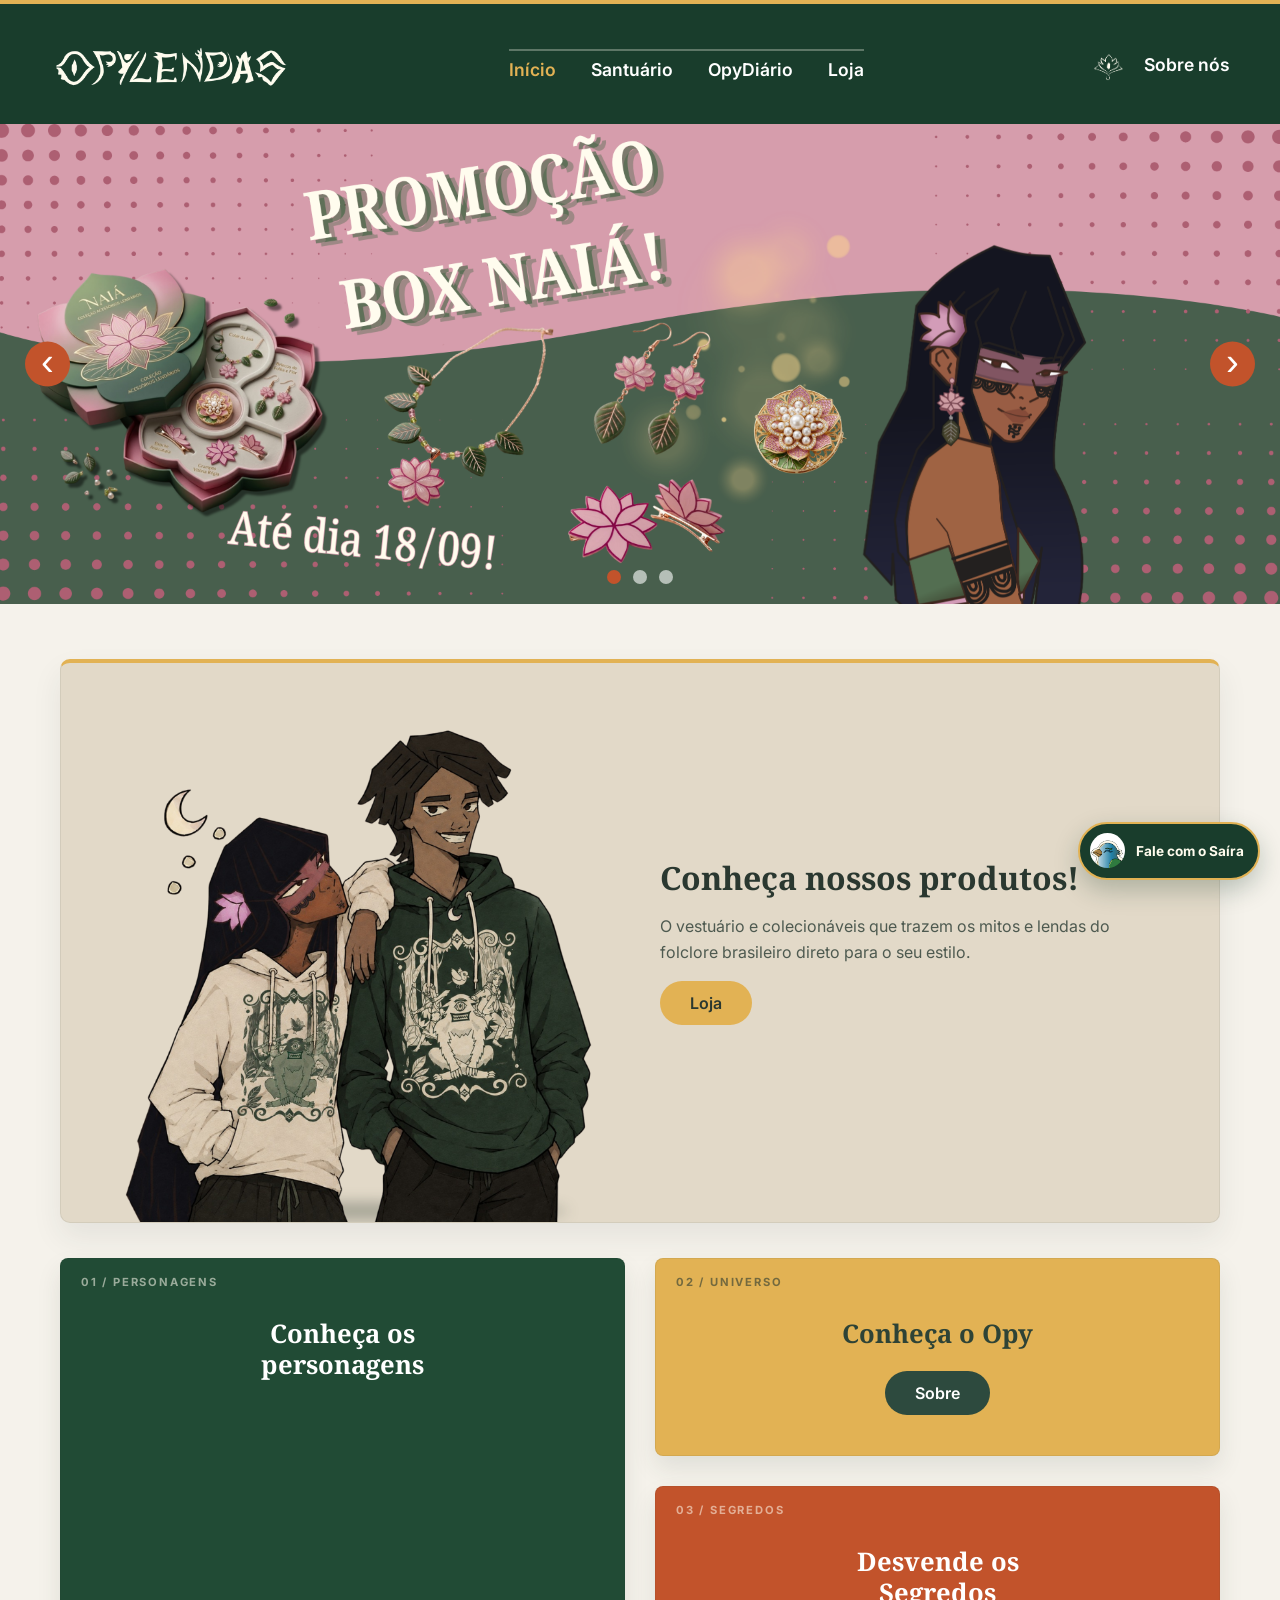
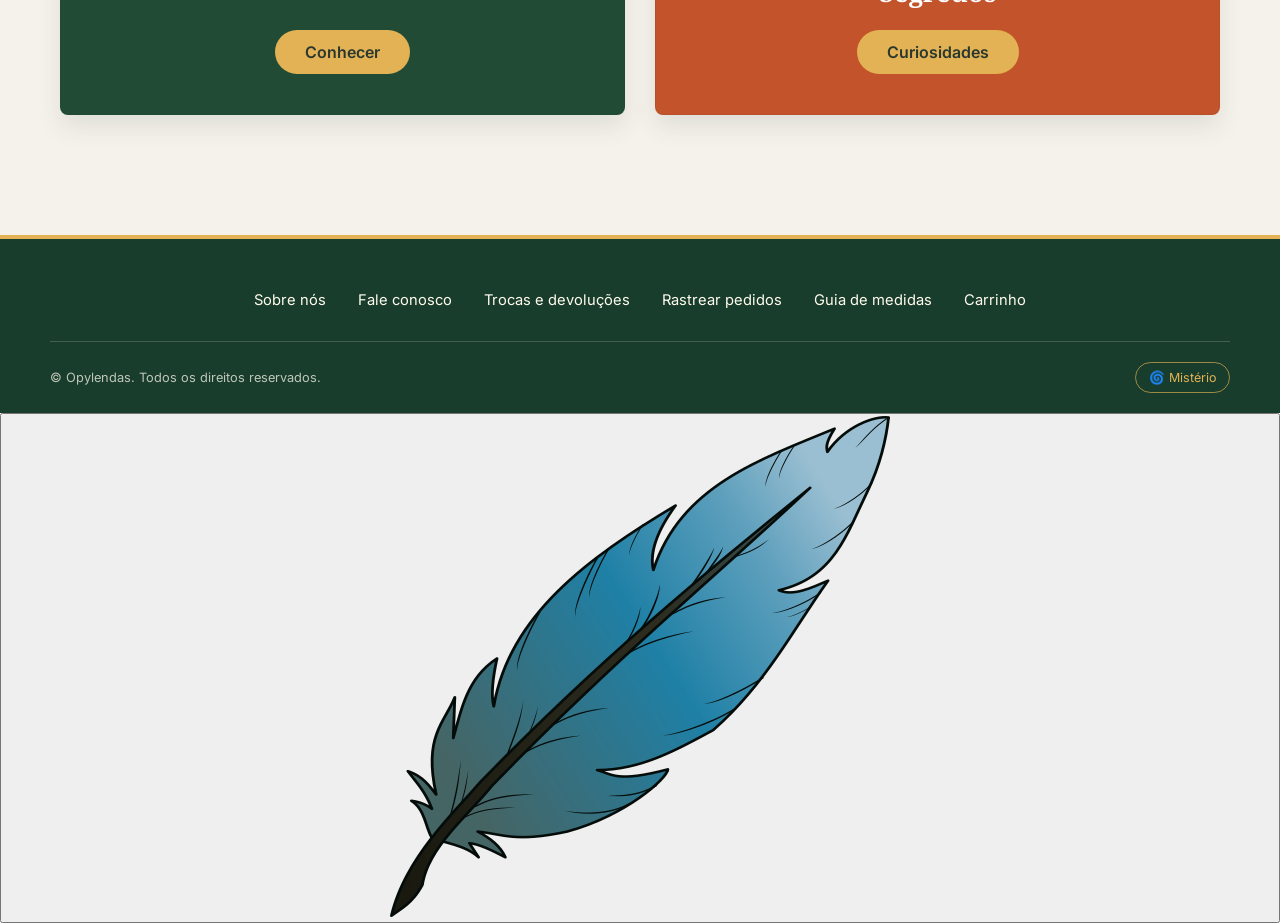
==== commit c317f499: "Add responsive design activities and Saíra chatbot" ====
--- a/index.html
+++ b/index.html
@@ -14,7 +14,7 @@
       <img src="assets/Logos/Logo opylendas Claro Novo.png" alt="Opylendas" class="logo-img">
     </a>
     <nav class="nav-links-center">
-      <a href="index.html">Início</a>
+      <a href="index.html" class="active" aria-current="page">Início</a>
       <a href="telas/santuario.html">Santuário</a>
       <a href="telas/diario.html">OpyDiário</a>
       <a href="telas/loja.html">Loja</a>
@@ -104,6 +104,40 @@
     </div>
   </footer>
 
+  <button
+    type="button"
+    id="opy-chat-toggle"
+    class="opy-chat-toggle"
+    aria-controls="opy-chat-panel"
+    aria-expanded="false">
+    <img src="assets/Chibis/sairatwink.jpg" alt="" aria-hidden="true">
+    <span>Fale com o Saíra</span>
+  </button>
+
+  <aside id="opy-chat-panel" class="opy-chat-panel hidden" aria-label="Assistente OpyLendas">
+    <div class="opy-chat-header">
+      <div>
+        <span class="opy-chat-eyebrow">Assistente OpyLendas</span>
+        <h2>Converse com o Saíra</h2>
+      </div>
+      <button type="button" id="opy-chat-close" class="opy-chat-close" aria-label="Fechar chat">×</button>
+    </div>
+    <div id="opy-chat-status" class="opy-chat-status" data-state="idle" role="status">
+      Ative a IA para conversar neste navegador.
+    </div>
+    <div id="opy-chat-messages" class="opy-chat-messages" aria-live="polite"></div>
+    <div class="opy-chat-actions">
+      <button type="button" id="opy-chat-load" class="btn-yellow">Ativar assistente</button>
+      <button type="button" id="opy-chat-clear" class="opy-chat-clear">Limpar conversa</button>
+    </div>
+    <form id="opy-chat-form" class="opy-chat-form">
+      <label class="sr-only" for="opy-chat-input">Mensagem para o Saíra</label>
+      <textarea id="opy-chat-input" rows="2" placeholder="Escreva sua mensagem..." disabled></textarea>
+      <button type="submit" id="opy-chat-send" class="btn-green" disabled>Enviar</button>
+    </form>
+  </aside>
+
   <script src="script.js"></script>
+  <script type="module" src="chat.js"></script>
 </body>
 </html>
--- a/style.css
+++ b/style.css
@@ -80,6 +80,10 @@
 
 .nav-links-center a:hover {
   opacity: 0.8;
+}
+
+.nav-links-center a.active {
+  color: #e2b254 !important;
 }
 
 .sobre-nos-link {
@@ -1088,6 +1092,214 @@
   color: #193d2c;
 }
 
+/* ASSISTENTE SAÍRA */
+.opy-chat-toggle {
+  position: fixed;
+  right: 1.25rem;
+  bottom: 1.25rem;
+  z-index: 1200;
+  display: flex;
+  align-items: center;
+  gap: 0.65rem;
+  padding: 0.6rem 0.9rem 0.6rem 0.6rem;
+  border: 2px solid #e2b254;
+  border-radius: 999px;
+  background: #193d2c;
+  color: #fffcee;
+  font: inherit;
+  font-size: 0.85rem;
+  font-weight: 700;
+  cursor: pointer;
+  box-shadow: 0 10px 24px rgba(25, 61, 44, 0.25);
+}
+
+.opy-chat-toggle img {
+  width: 2.2rem;
+  height: 2.2rem;
+  border-radius: 50%;
+  object-fit: cover;
+}
+
+.opy-chat-toggle:hover,
+.opy-chat-toggle:focus-visible {
+  background: #214b35;
+}
+
+.opy-chat-panel {
+  position: fixed;
+  right: 1.25rem;
+  bottom: 5.75rem;
+  z-index: 1199;
+  display: flex;
+  flex-direction: column;
+  width: min(390px, calc(100vw - 2rem));
+  max-height: min(650px, calc(100vh - 7rem));
+  overflow: hidden;
+  border: 1px solid rgba(33, 75, 53, 0.18);
+  border-radius: 18px;
+  background: #fffcee;
+  box-shadow: 0 20px 50px rgba(25, 61, 44, 0.25);
+}
+
+.opy-chat-header {
+  display: flex;
+  align-items: flex-start;
+  justify-content: space-between;
+  gap: 1rem;
+  padding: 1rem 1rem 0.85rem;
+  background: #193d2c;
+  color: #fffcee;
+}
+
+.opy-chat-header h2 {
+  margin: 0.25rem 0 0;
+  color: #fffcee;
+  font-family: 'Noto Serif', serif;
+  font-size: 1.2rem;
+}
+
+.opy-chat-eyebrow {
+  color: #e2b254;
+  font-size: 0.68rem;
+  font-weight: 700;
+  letter-spacing: 0.1em;
+  text-transform: uppercase;
+}
+
+.opy-chat-close {
+  border: 0;
+  background: transparent;
+  color: #fffcee;
+  font-size: 1.6rem;
+  line-height: 1;
+  cursor: pointer;
+}
+
+.opy-chat-status {
+  padding: 0.6rem 1rem;
+  border-bottom: 1px solid #e4e6dc;
+  color: #5c695f;
+  font-size: 0.75rem;
+  line-height: 1.4;
+}
+
+.opy-chat-status[data-state="error"] { color: #a63d2b; }
+.opy-chat-status[data-state="ready"] { color: #2d7549; }
+
+.opy-chat-messages {
+  display: flex;
+  flex: 1;
+  flex-direction: column;
+  gap: 0.7rem;
+  min-height: 150px;
+  max-height: 300px;
+  overflow-y: auto;
+  padding: 0.9rem;
+  background: #f5f2eb;
+}
+
+.opy-chat-message-row {
+  display: flex;
+  align-items: flex-end;
+  gap: 0.5rem;
+}
+
+.opy-chat-message-row[data-role="user"] { justify-content: flex-end; }
+
+.opy-chat-avatar {
+  width: 1.8rem;
+  height: 1.8rem;
+  border-radius: 50%;
+  object-fit: cover;
+}
+
+.opy-chat-message {
+  max-width: 82%;
+  margin: 0;
+  padding: 0.6rem 0.75rem;
+  border-radius: 12px 12px 12px 2px;
+  background: #fff;
+  color: #2e4336;
+  font-size: 0.82rem;
+  line-height: 1.45;
+}
+
+.opy-chat-message-row[data-role="user"] .opy-chat-message {
+  border-radius: 12px 12px 2px 12px;
+  background: #214b35;
+  color: #fffcee;
+}
+
+.opy-chat-actions {
+  display: flex;
+  align-items: center;
+  gap: 0.6rem;
+  padding: 0.75rem 0.9rem 0;
+}
+
+.opy-chat-actions .btn-yellow {
+  flex: 1;
+  padding: 0.65rem 0.8rem;
+  border: 0;
+  font-size: 0.78rem;
+}
+
+.opy-chat-clear {
+  border: 0;
+  background: transparent;
+  color: #496253;
+  font: inherit;
+  font-size: 0.72rem;
+  cursor: pointer;
+}
+
+.opy-chat-form {
+  display: grid;
+  grid-template-columns: 1fr auto;
+  gap: 0.55rem;
+  padding: 0.75rem 0.9rem 0.9rem;
+}
+
+.opy-chat-form textarea {
+  width: 100%;
+  resize: vertical;
+  min-height: 2.5rem;
+  padding: 0.65rem;
+  border: 1px solid #b8c5b7;
+  border-radius: 8px;
+  background: #fff;
+  color: #2e4336;
+  font: inherit;
+  font-size: 0.8rem;
+}
+
+.opy-chat-form textarea:focus {
+  outline: 2px solid #e2b254;
+  outline-offset: 1px;
+}
+
+.opy-chat-form .btn-green {
+  align-self: stretch;
+  padding: 0.6rem 0.8rem;
+  border: 0;
+  font-size: 0.78rem;
+}
+
+@media (max-width: 480px) {
+  .opy-chat-toggle {
+    right: 0.75rem;
+    bottom: 0.75rem;
+  }
+
+  .opy-chat-toggle span { display: none; }
+
+  .opy-chat-panel {
+    right: 0.75rem;
+    bottom: 4.8rem;
+    width: calc(100vw - 1.5rem);
+  }
+}
+
 @media (max-width: 760px) {
   .header-site {
     flex-wrap: wrap;
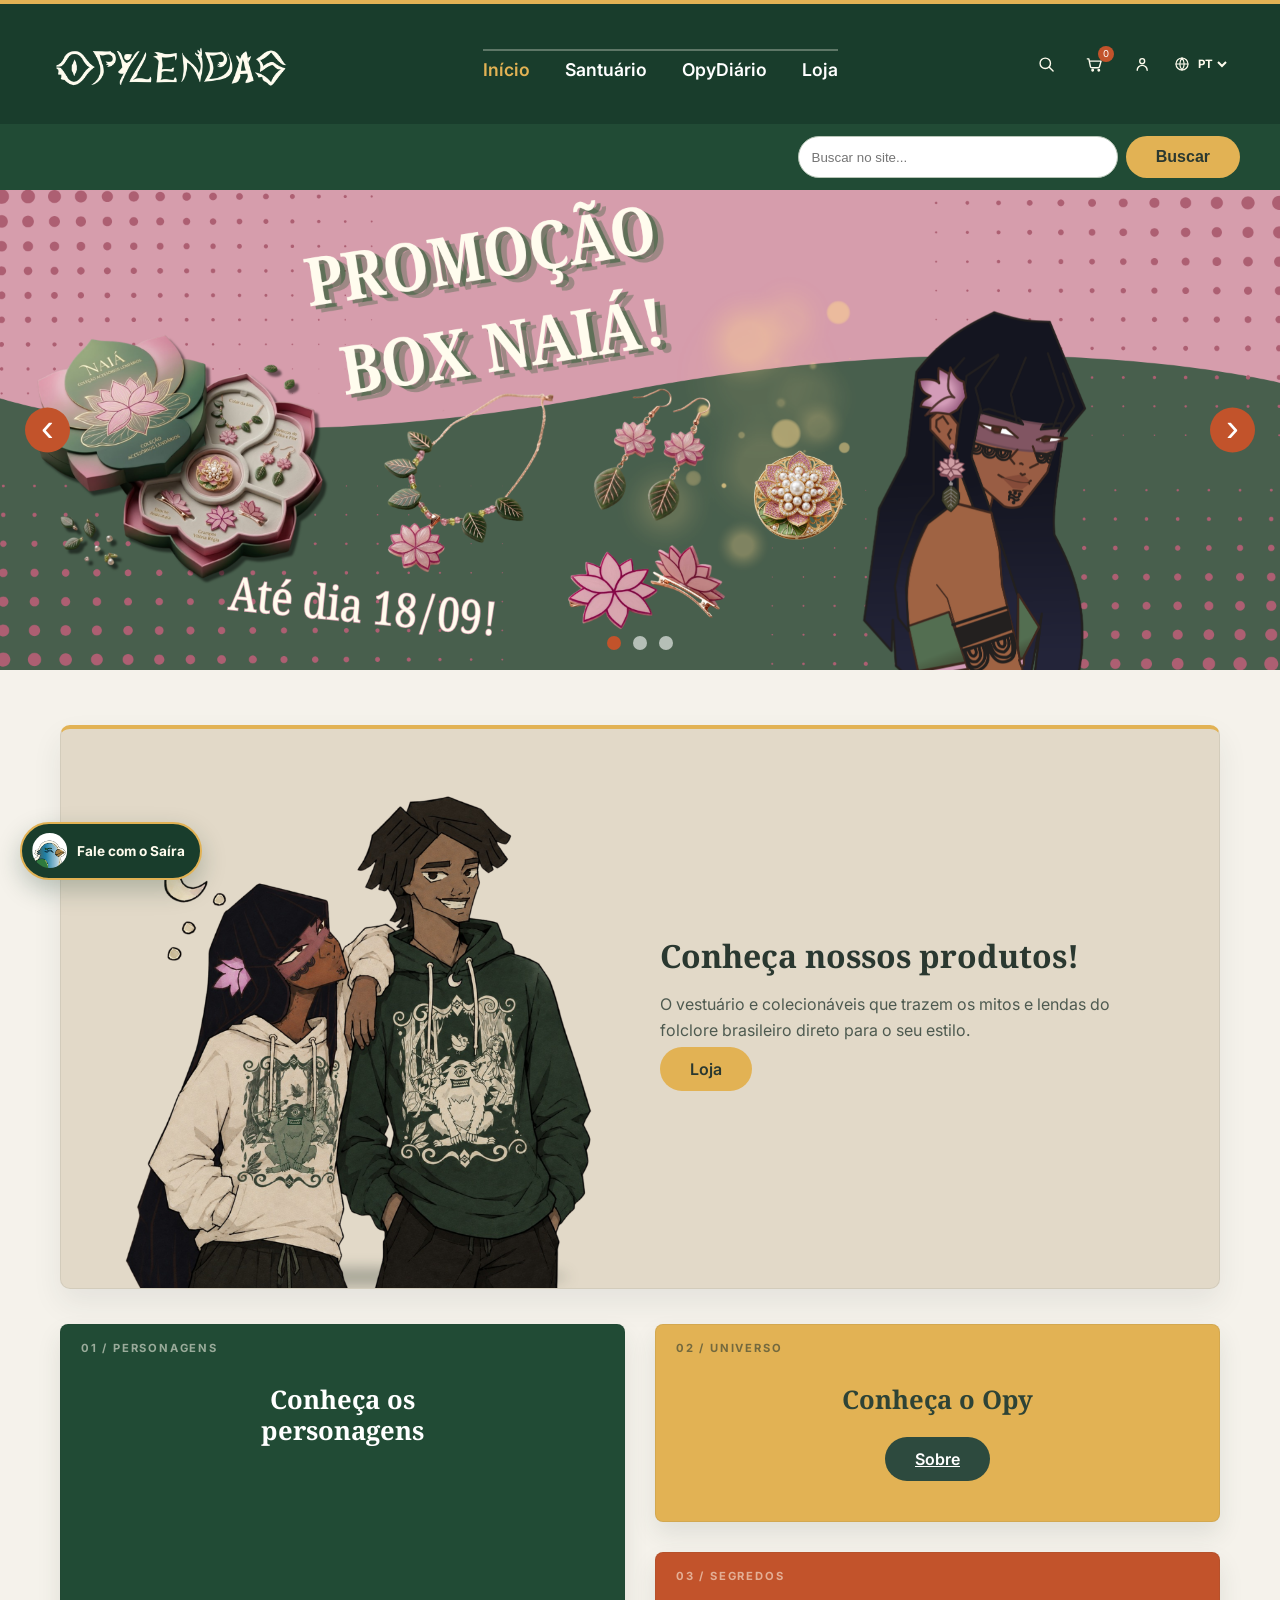
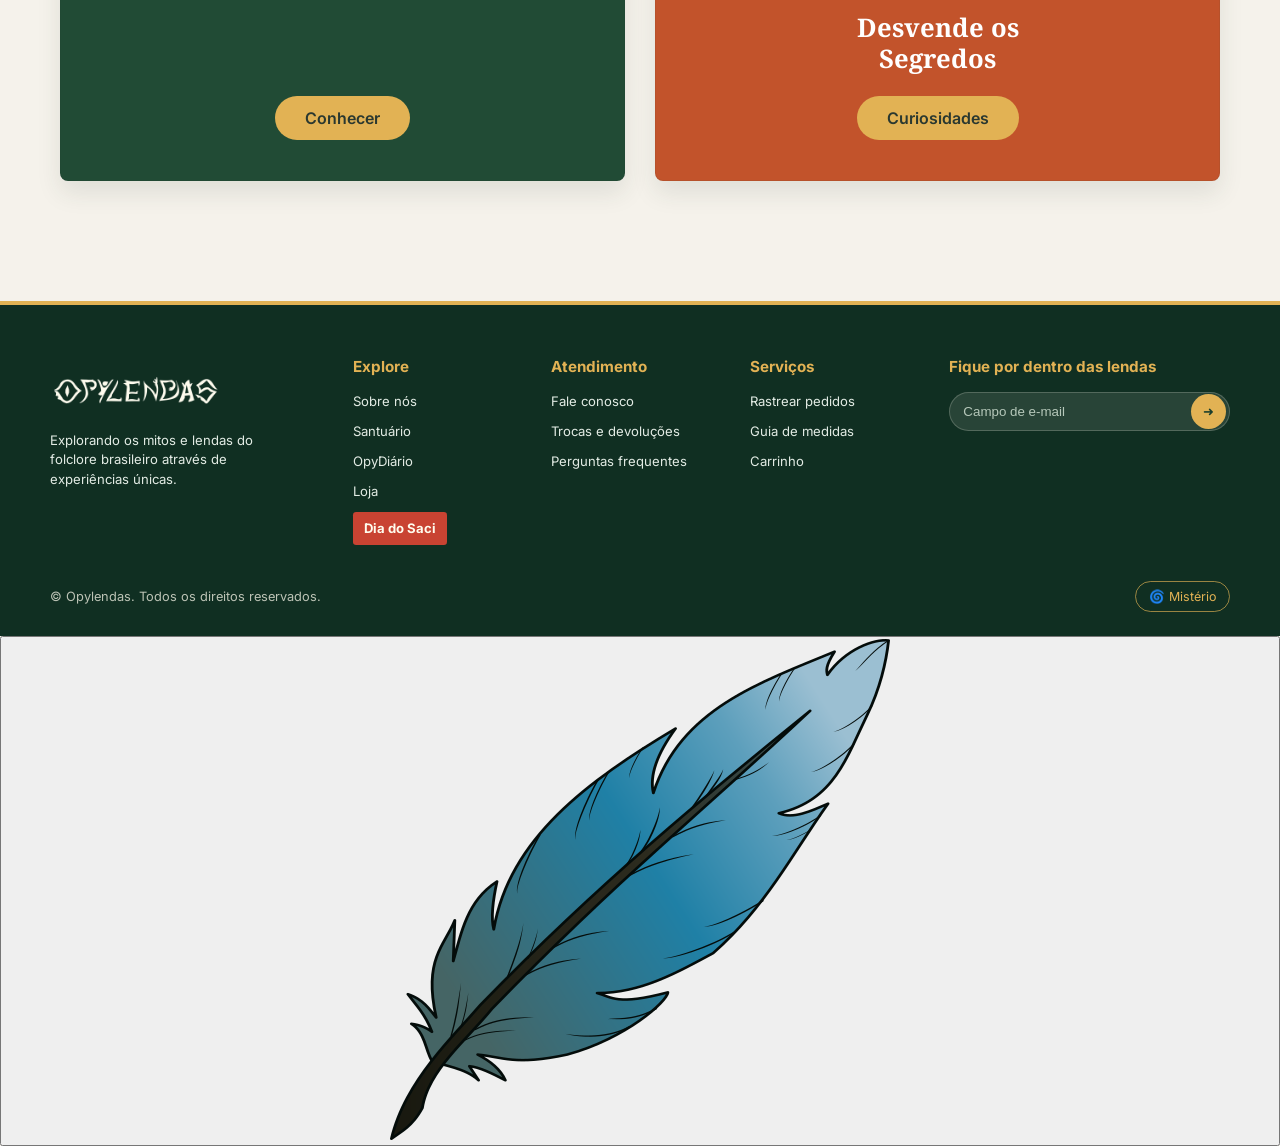
==== commit 51c4d458: "Atualiza loja, produtos e experiência do site Co-authored-by: Copilot <223556219+Copilot@users.norep" ====
--- a/index.html
+++ b/index.html
@@ -9,21 +9,39 @@
 </head>
 <body>
 
+  <a class="skip-link" href="#conteudo-principal">Ir para o conteúdo principal</a>
+
   <header class="header-site">
-    <a href="index.html">
+    <a href="index.html" class="brand-link" aria-label="Opylendas - Início">
       <img src="assets/Logos/Logo opylendas Claro Novo.png" alt="Opylendas" class="logo-img">
     </a>
     <nav class="nav-links-center">
-      <a href="index.html" class="active" aria-current="page">Início</a>
-      <a href="telas/santuario.html">Santuário</a>
-      <a href="telas/diario.html">OpyDiário</a>
-      <a href="telas/loja.html">Loja</a>
+      <a href="index.html" class="active" aria-current="page" data-i18n="nav.home">Início</a>
+      <a href="telas/santuario.html" data-i18n="nav.sanctuary">Santuário</a>
+      <a href="telas/diario.html" data-i18n="nav.diary">OpyDiário</a>
+      <a href="telas/loja.html" data-i18n="nav.store">Loja</a>
     </nav>
-    <a href="telas/sobre.html" class="sobre-nos-link">
-      <img src="assets/Logos/Grafismo Flor Livro Aberto.png" alt="Sobre nós" class="sobre-nos-img">
-      <span>Sobre nós</span>
-    </a>
+    <div class="header-actions">
+      <button type="button" class="header-icon-button" id="site-search-toggle" aria-label="Abrir busca" aria-expanded="false"><svg viewBox="0 0 24 24" aria-hidden="true"><circle cx="10.8" cy="10.8" r="6.8"></circle><path d="m16 16 5 5"></path></svg></button>
+      <a href="telas/carrinho.html" class="header-icon-button cart-link" aria-label="Carrinho">
+        <svg viewBox="0 0 24 24" aria-hidden="true"><path d="M3 5h2l2.1 10.1a2 2 0 0 0 2 1.6h7.8a2 2 0 0 0 1.9-1.4L21 8H6"></path><circle cx="10" cy="20" r="1"></circle><circle cx="18" cy="20" r="1"></circle></svg><span class="cart-count" aria-label="Itens no carrinho">0</span>
+      </a>
+      <a href="telas/sobre.html" class="header-icon-button" aria-label="Perfil e sobre nós"><svg viewBox="0 0 24 24" aria-hidden="true"><circle cx="12" cy="8" r="3.2"></circle><path d="M5.5 20a6.5 6.5 0 0 1 13 0"></path></svg></a>
+      <label class="language-picker" for="language-select">
+        <svg class="language-icon" viewBox="0 0 24 24" aria-hidden="true"><circle cx="12" cy="12" r="9"></circle><path d="M3 12h18M12 3a14 14 0 0 1 0 18M12 3a14 14 0 0 0 0 18"></path></svg>
+        <select id="language-select" aria-label="Selecionar idioma">
+          <option value="pt-BR">PT</option>
+          <option value="es">ES</option>
+          <option value="en">EN</option>
+        </select>
+      </label>
+    </div>
   </header>
+  <form class="site-search" id="site-search-form" role="search" hidden>
+    <label for="site-search-input" class="sr-only">Buscar no site</label>
+    <input id="site-search-input" type="search" placeholder="Buscar no site..." data-i18n-placeholder="search.placeholder">
+    <button type="submit" class="btn-yellow">Buscar</button>
+  </form>
 
   <div class="carrossel-container">
     <div class="carrossel-slides">
@@ -44,32 +62,32 @@
     </div>
   </div>
 
-  <main class="main-container home-page">
+  <main id="conteudo-principal" class="main-container home-page">
     <div class="banner-produtos-home">
       <div class="banner-produtos-img">
         <img src="assets/Personagens/Jaciel e Naiá Moletom.png" alt="Jaciel e Naiá usando moletom OpyLendas">
       </div>
       <div class="banner-produtos-texto">
-        <h2>Conheça nossos produtos!</h2>
-        <p>O vestuário e colecionáveis que trazem os mitos e lendas do folclore brasileiro direto para o seu estilo.</p>
-        <a href="telas/loja.html" class="btn-yellow" style="text-decoration:none; display:inline-block;">Loja</a>
+        <h2 data-i18n="hero.title">Conheça nossos produtos!</h2>
+        <p data-i18n="hero.description">O vestuário e colecionáveis que trazem os mitos e lendas do folclore brasileiro direto para o seu estilo.</p>
+        <a href="telas/loja.html" class="btn-yellow" data-i18n="hero.cta">Loja</a>
       </div>
     </div>
 
     <div class="menu-cards-container">
       <div class="menu-grid-top">
         <div class="card-box card-green-large">
-          <h2>Conheça os personagens</h2>
-          <a href="telas/personagens.html" class="btn-yellow" style="text-decoration:none;">Conhecer</a>
+          <h2 data-i18n="cards.characters">Conheça os personagens</h2>
+          <a href="telas/personagens.html" class="btn-yellow" data-i18n="cards.explore">Conhecer</a>
         </div>
         <div class="right-column">
           <div class="card-box card-yellow">
-            <h2>Conheça o Opy</h2>
-            <a href="telas/sobre.html" class="btn-green" style="text-decoration:none;">Sobre</a>
+            <h2 data-i18n="cards.opy">Conheça o Opy</h2>
+            <a href="telas/sobre.html" class="btn-green" data-i18n="cards.about">Sobre</a>
           </div>
           <div class="card-box card-orange">
-            <h2>Desvende os Segredos</h2>
-            <a href="telas/curiosidades.html" class="btn-yellow" style="text-decoration:none;">Curiosidades</a>
+            <h2 data-i18n="cards.secrets">Desvende os Segredos</h2>
+            <a href="telas/curiosidades.html" class="btn-yellow" data-i18n="cards.curiosities">Curiosidades</a>
           </div>
         </div>
       </div>
@@ -78,16 +96,43 @@
 
   <footer class="footer-site">
     <div class="footer-content">
-      <div class="footer-links">
-        <a href="telas/sobre.html">Sobre nós</a>
-        <a href="telas/contato.html">Fale conosco</a>
-        <a href="telas/trocas-devolucoes.html">Trocas e devoluções</a>
-        <a href="telas/rastrear-pedidos.html">Rastrear pedidos</a>
-        <a href="telas/guia-medidas.html">Guia de medidas</a>
-        <a href="telas/carrinho.html">Carrinho</a>
+      <div class="footer-columns">
+        <section class="footer-brand">
+          <img src="assets/Logos/Logo opylendas Claro Novo.png" alt="Opylendas">
+          <p data-i18n="footer.description">Explorando os mitos e lendas do folclore brasileiro através de experiências únicas.</p>
+        </section>
+        <section>
+          <h2 data-i18n="footer.explore">Explore</h2>
+          <a href="telas/sobre.html" data-i18n="footer.about">Sobre nós</a>
+          <a href="telas/santuario.html" data-i18n="nav.sanctuary">Santuário</a>
+          <a href="telas/diario.html" data-i18n="nav.diary">OpyDiário</a>
+          <a href="telas/loja.html" data-i18n="nav.store">Loja</a>
+          <a href="telas/dia-do-saci.html" class="dia-saci-link">Dia do Saci</a>
+        </section>
+        <section>
+          <h2 data-i18n="footer.support">Atendimento</h2>
+          <a href="telas/contato.html" data-i18n="footer.contact">Fale conosco</a>
+          <a href="telas/trocas-devolucoes.html" data-i18n="footer.returns">Trocas e devoluções</a>
+          <a href="telas/contato.html" data-i18n="footer.faq">Perguntas frequentes</a>
+        </section>
+        <section>
+          <h2 data-i18n="footer.services">Serviços</h2>
+          <a href="telas/rastrear-pedidos.html" data-i18n="footer.track">Rastrear pedidos</a>
+          <a href="telas/guia-medidas.html" data-i18n="footer.size">Guia de medidas</a>
+          <a href="telas/carrinho.html" data-i18n="footer.cart">Carrinho</a>
+        </section>
+        <section class="footer-newsletter">
+          <h2 data-i18n="footer.newsletter">Fique por dentro das lendas</h2>
+          <form id="newsletter-form">
+            <label for="newsletter-email" class="sr-only">Seu e-mail</label>
+            <input id="newsletter-email" type="email" placeholder="Campo de e-mail" data-i18n-placeholder="footer.email" required>
+            <button type="submit" aria-label="Assinar newsletter">➜</button>
+          </form>
+          <p id="newsletter-feedback" class="newsletter-feedback" aria-live="polite"></p>
+        </section>
       </div>
       <div class="footer-bottom">
-        <span>© Opylendas. Todos os direitos reservados.</span>
+        <span data-i18n="footer.copyright">© Opylendas. Todos os direitos reservados.</span>
         <div class="misterio-wrap">
           <button type="button" class="misterio" onclick="ativarSaci()">🌀 Mistério</button>
           <div id="misterio-conquista" class="misterio-conquista hidden" aria-live="polite">
--- a/style.css
+++ b/style.css
@@ -30,6 +30,44 @@
 /* CLASSE PRINCIPAL PARA OCULTAR TELAS */
 .hidden {
   display: none !important;
+}
+
+.skip-link {
+  position: fixed;
+  top: 0.75rem;
+  left: 0.75rem;
+  z-index: 3000;
+  padding: 0.65rem 0.9rem;
+  border-radius: 8px;
+  background: #e2b254;
+  color: #193d2c;
+  font-weight: 700;
+  text-decoration: none;
+  transform: translateY(-180%);
+  transition: transform 0.2s ease;
+}
+
+.skip-link:focus {
+  transform: translateY(0);
+  outline: 3px solid #fffcee;
+  outline-offset: 2px;
+}
+
+:focus-visible {
+  outline: 3px solid #e2b254;
+  outline-offset: 3px;
+}
+
+.form-feedback {
+  min-height: 1.4em;
+  margin: 0.85rem 0 0;
+  font-size: 0.9rem;
+  line-height: 1.4;
+}
+
+.form-feedback-sucesso {
+  color: #2d7549;
+  font-weight: 600;
 }
 
 .main-container {
@@ -52,6 +90,152 @@
   border-top: 4px solid #e2b254;
   width: 100% !important;
   box-sizing: border-box !important;
+}
+
+.brand-link { display: flex; align-items: center; }
+
+.header-actions {
+  display: flex;
+  align-items: center;
+  gap: 1rem;
+}
+
+.header-icon-button {
+  position: relative;
+  display: grid;
+  width: 2rem;
+  height: 2rem;
+  place-items: center;
+  border: 0;
+  background: transparent;
+  color: #fffcee;
+  font-size: 1.15rem;
+  text-decoration: none;
+  cursor: pointer;
+}
+
+.header-icon-button svg,
+.language-icon {
+  width: 1.15rem;
+  height: 1.15rem;
+  fill: none;
+  stroke: currentColor;
+  stroke-linecap: round;
+  stroke-linejoin: round;
+  stroke-width: 1.8;
+}
+
+.language-icon {
+  width: 1rem;
+  height: 1rem;
+}
+
+.dia-saci-link {
+  display: inline-flex !important;
+  width: fit-content;
+  padding: 0.42rem 0.7rem !important;
+  border-radius: 0.2rem;
+  background: #c94332;
+  color: #fffcee !important;
+  font-weight: 700;
+}
+
+.dia-saci-link:hover,
+.dia-saci-link:focus-visible {
+  background: #e04d38;
+  color: #fff !important;
+}
+
+.cart-count {
+  position: absolute;
+  top: -0.15rem;
+  right: -0.25rem;
+  display: grid;
+  width: 1rem;
+  height: 1rem;
+  place-items: center;
+  border-radius: 50%;
+  background: #c2532b;
+  color: #fff;
+  font-size: 0.6rem;
+}
+
+.language-picker {
+  display: flex;
+  align-items: center;
+  gap: 0.25rem;
+  color: #fffcee;
+}
+
+.language-picker select {
+  border: 0;
+  background: transparent;
+  color: #fffcee;
+  font: inherit;
+  font-size: 0.72rem;
+  font-weight: 700;
+  cursor: pointer;
+}
+
+.language-picker option { color: #193d2c; }
+
+.site-search {
+  display: flex;
+  justify-content: flex-end;
+  gap: 0.5rem;
+  padding: 0.75rem max(1.25rem, calc((100% - 1200px) / 2));
+  background: #214b35;
+}
+
+.site-search-results {
+  position: absolute;
+  z-index: 1100;
+  top: 5.2rem;
+  right: 2rem;
+  width: min(420px, calc(100vw - 2rem));
+  padding: 1rem;
+  border: 1px solid #d5dccf;
+  background: #fffcee;
+  box-shadow: 0 12px 30px rgba(25, 61, 44, 0.18);
+}
+
+.site-search-results strong,
+.site-search-results small {
+  display: block;
+}
+
+.site-search-results strong {
+  margin-bottom: 0.6rem;
+  color: #193d2c;
+}
+
+.site-search-results small {
+  color: #5c695f;
+  line-height: 1.4;
+}
+
+.site-search-results a {
+  display: block;
+  padding: 0.65rem 0;
+  border-top: 1px solid #e4e6dc;
+  color: #214b35;
+  text-decoration: none;
+}
+
+.site-search-results a:hover span {
+  text-decoration: underline;
+}
+
+.site-search-results a span {
+  display: block;
+  font-weight: 700;
+}
+
+.site-search input {
+  width: min(320px, 70vw);
+  padding: 0.65rem 0.8rem;
+  border: 1px solid #b8c5b7;
+  border-radius: 999px;
 }
 
 .logo-img {
@@ -758,6 +942,7 @@
 }
 
 .product-image-container {
+  position: relative;
   height: 260px;
   background-color: #faf7ef;
   display: flex;
@@ -772,6 +957,28 @@
   max-height: 100%;
   object-fit: contain;
   display: block;
+}
+
+.product-image-container img.product-image-hover {
+  position: absolute;
+  inset: 15px;
+  width: calc(100% - 30px);
+  height: calc(100% - 30px);
+  max-width: none;
+  max-height: none;
+  z-index: 2;
+  opacity: 0;
+  transition: opacity 180ms ease;
+}
+
+.product-card:hover .product-image-container img:not(.product-image-hover),
+.product-card:focus-within .product-image-container img:not(.product-image-hover) {
+  opacity: 0;
+}
+
+.product-card:hover .product-image-container img.product-image-hover,
+.product-card:focus-within .product-image-container img.product-image-hover {
+  opacity: 1;
 }
 
 .combo-card .product-image-container img {
@@ -1011,11 +1218,11 @@
 
 /* RODAPÉ */
 .footer-site {
-  background-color: #193d2c;
+  background-color: #102f22;
   color: var(--opy-texto-claro);
   flex: 0 0 auto;
-  min-height: 162px;
-  padding: 3.25rem 1.25rem 1.25rem;
+  min-height: 260px;
+  padding: 3.25rem 1.25rem 1.5rem;
   margin-top: 60px;
   border-top: 4px solid #e2b254;
 }
@@ -1024,6 +1231,67 @@
   width: min(1180px, 100%);
   margin: 0 auto;
 }
+
+.footer-columns {
+  display: grid;
+  grid-template-columns: 1.3fr repeat(3, 0.8fr) 1.35fr;
+  gap: 2rem;
+  padding-bottom: 2.25rem;
+}
+
+.footer-columns section {
+  display: flex;
+  flex-direction: column;
+  gap: 0.65rem;
+}
+
+.footer-brand img {
+  width: 170px;
+  height: auto;
+  object-fit: contain;
+  object-position: left;
+}
+
+.footer-columns h2 {
+  margin: 0 0 0.35rem;
+  color: #e2b254;
+  font-size: 0.95rem;
+}
+
+.footer-columns p,
+.footer-columns a {
+  margin: 0;
+  color: #e3ece5;
+  font-size: 0.82rem;
+  line-height: 1.5;
+  text-decoration: none;
+}
+
+.footer-brand p { max-width: 220px; }
+.footer-columns a:hover { color: #e2b254; }
+
+.footer-newsletter form {
+  display: flex;
+  align-items: center;
+  border: 1px solid rgba(255, 252, 238, 0.2);
+  border-radius: 999px;
+  background: rgba(255, 252, 238, 0.1);
+  overflow: hidden;
+}
+
+.footer-newsletter input {
+  min-width: 0;
+  flex: 1;
+  padding: 0.7rem 0.85rem;
+  border: 0;
+  outline: 0;
+  background: transparent;
+  color: #fffcee;
+}
+
+.footer-newsletter input::placeholder { color: #b6c8ba; }
+.footer-newsletter button { width: 2.2rem; height: 2.2rem; margin-right: 0.2rem; border: 0; border-radius: 50%; background: #e2b254; color: #193d2c; cursor: pointer; }
+.newsletter-feedback { min-height: 1.2em; color: #e2b254 !important; font-size: 0.72rem !important; }
 
 .footer-links {
   display: flex;
@@ -1095,7 +1363,7 @@
 /* ASSISTENTE SAÍRA */
 .opy-chat-toggle {
   position: fixed;
-  right: 1.25rem;
+  left: 1.25rem;
   bottom: 1.25rem;
   z-index: 1200;
   display: flex;
@@ -1118,6 +1386,7 @@
   height: 2.2rem;
   border-radius: 50%;
   object-fit: cover;
+  transform: scaleX(-1);
 }
 
 .opy-chat-toggle:hover,
@@ -1127,7 +1396,7 @@
 
 .opy-chat-panel {
   position: fixed;
-  right: 1.25rem;
+  left: 1.25rem;
   bottom: 5.75rem;
   z-index: 1199;
   display: flex;
@@ -1211,6 +1480,7 @@
   height: 1.8rem;
   border-radius: 50%;
   object-fit: cover;
+  transform: scaleX(-1);
 }
 
 .opy-chat-message {
@@ -1287,14 +1557,14 @@
 
 @media (max-width: 480px) {
   .opy-chat-toggle {
-    right: 0.75rem;
+    left: 0.75rem;
     bottom: 0.75rem;
   }
 
   .opy-chat-toggle span { display: none; }
 
   .opy-chat-panel {
-    right: 0.75rem;
+    left: 0.75rem;
     bottom: 4.8rem;
     width: calc(100vw - 1.5rem);
   }
@@ -1320,6 +1590,9 @@
   .nav-links-center a,
   .sobre-nos-link { font-size: 0.95rem !important; }
 
+  .header-actions { margin-left: auto; gap: 0.5rem; }
+  .header-icon-button { width: 1.7rem; }
+
   .banner-produtos-home,
   .contact-layout,
   .service-layout {
@@ -1333,10 +1606,6 @@
 
   .store-grid { grid-template-columns: repeat(2, minmax(0, 1fr)) !important; gap: 1rem !important; }
 
-  .character-filters { gap: 8px; }
-
-  .character-filter { padding: 8px 12px; }
-
   .menu-grid-top,
   .characters-grid { grid-template-columns: 1fr; }
 
@@ -1368,33 +1637,80 @@
     gap: 1rem;
     text-align: center;
   }
+
+  .footer-columns { grid-template-columns: repeat(2, 1fr); gap: 1.75rem 1rem; }
+  .footer-brand,
+  .footer-newsletter { grid-column: 1 / -1; }
 }
 
 @media (max-width: 480px) {
   .store-grid { grid-template-columns: 1fr !important; }
 }
 
+.character-filter-carousel {
+  display: flex;
+  align-items: center;
+  gap: 14px;
+  margin: 1rem 0 2rem;
+  width: 100%;
+}
+
+.character-filters-viewport {
+  display: flex;
+  flex: 1;
+  min-width: 0;
+  overflow: hidden;
+}
+
 .character-filters {
   display: flex;
-  flex-wrap: wrap;
-  gap: 10px;
-  margin: 1rem 0 2rem;
+  gap: 14px;
+  width: max-content;
 }
 
 .character-filter {
-  border: 1px solid var(--opy-verde-escuro);
+  flex: 0 0 auto;
+  aspect-ratio: 4 / 5;
+  padding: 0;
+  border: 0;
+  border-radius: 0;
   background: transparent;
   color: var(--opy-verde-escuro);
-  padding: 9px 16px;
-  border-radius: 20px;
   cursor: pointer;
   font-weight: 600;
+  overflow: hidden;
+  transition: opacity 0.2s ease, transform 0.2s ease;
 }
 
 .character-filter.active,
 .character-filter:hover {
-  background: var(--opy-verde-escuro);
-  color: var(--opy-texto-claro);
+  opacity: 0.82;
+  transform: scale(1.015);
+}
+
+.character-filter img {
+  display: block;
+  width: 100%;
+  height: 100%;
+  object-fit: cover;
+}
+
+.character-filter-arrow {
+  flex: 0 0 28px;
+  width: 28px;
+  height: 48px;
+  padding: 0;
+  border: 0;
+  background: transparent;
+  color: var(--opy-verde-escuro);
+  font-size: 2.2rem;
+  line-height: 1;
+  cursor: pointer;
+}
+
+.character-filter-arrow:disabled {
+  opacity: 0.25;
+  cursor: default;
 }
 
 .zoom-trigger {
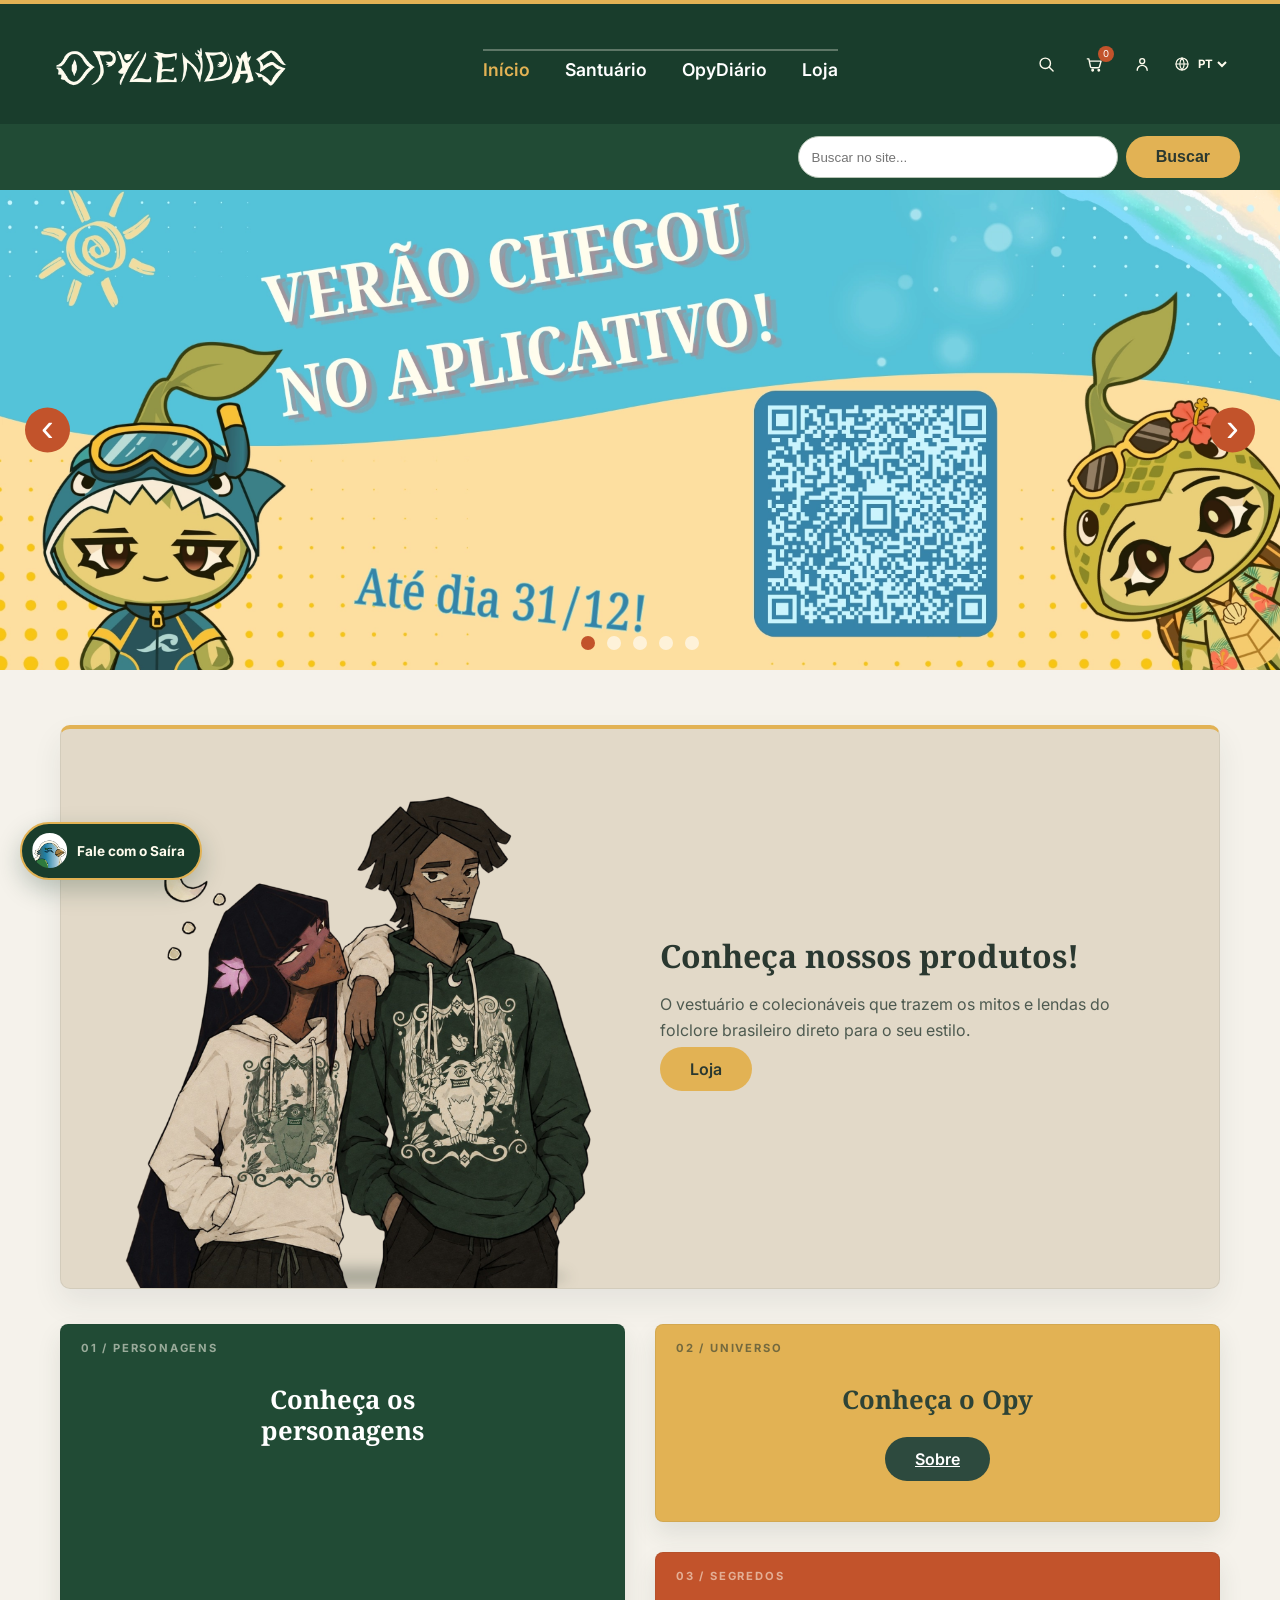
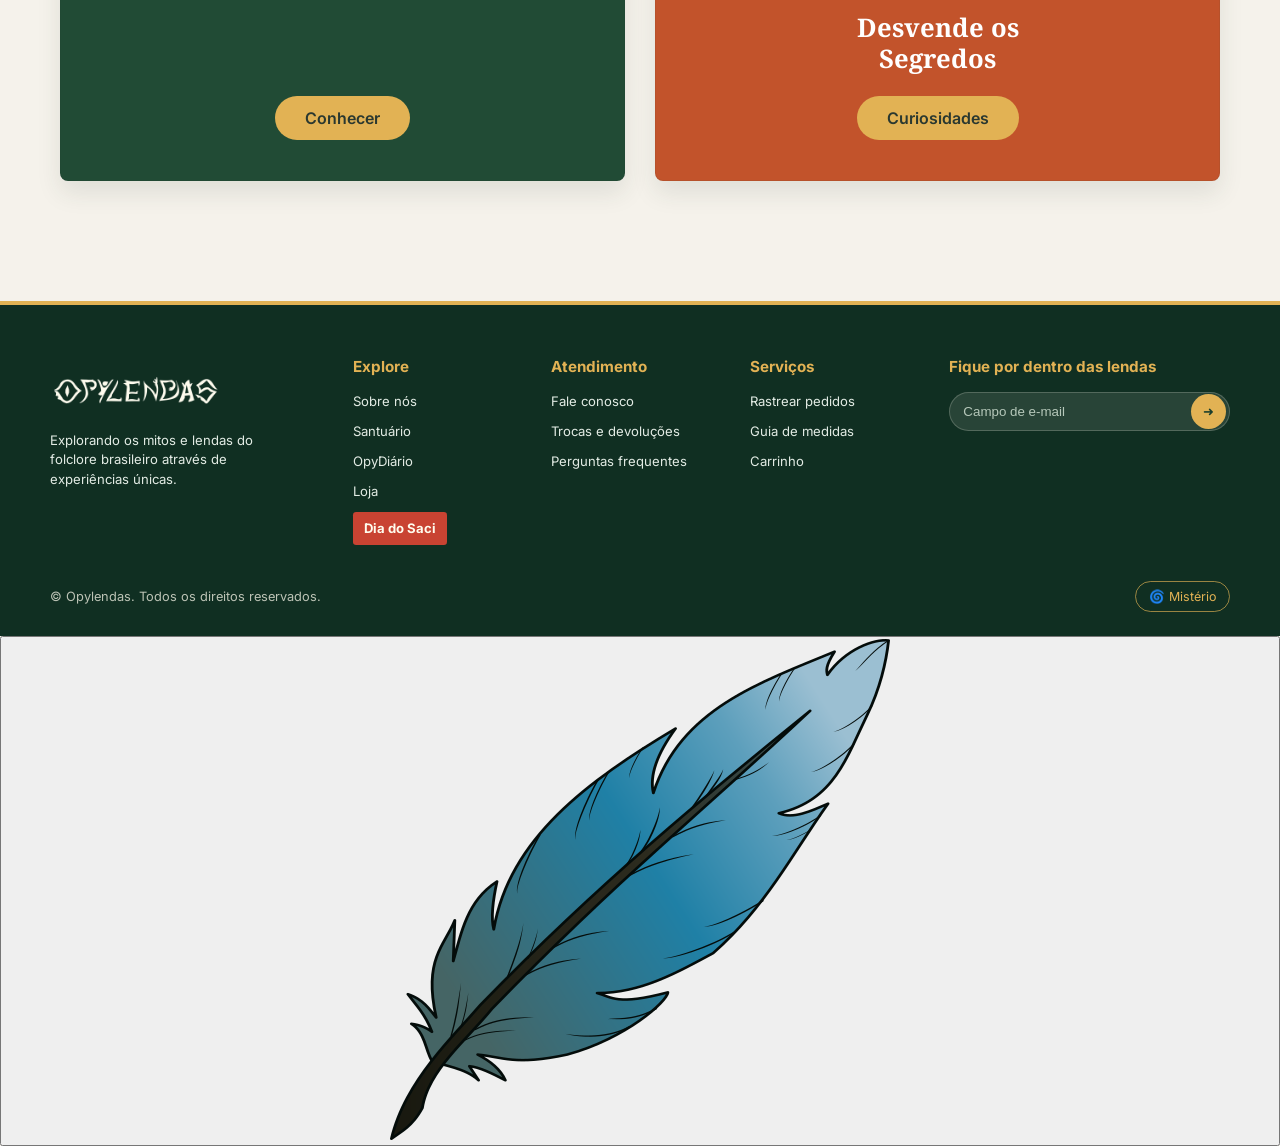
==== commit 7e6efae1: "Atualiza carrossel com novas imagens" ====
--- a/index.html
+++ b/index.html
@@ -45,9 +45,11 @@
 
   <div class="carrossel-container">
     <div class="carrossel-slides">
-      <div class="slide active"><img src="assets/Carrossel/Promoção Box Naiá.png" alt="Promoção Box Naiá"></div>
-      <div class="slide"><img src="assets/Carrossel/Promoção Box de Café.png" alt="Promoção Box de Café"></div>
-      <div class="slide"><img src="assets/Carrossel/Promoção box cuca.png" alt="Promoção Box Cuca"></div>
+            <div class="slide active"><img src="assets/Carrossel/verao.webp" alt="Coleção de verão"></div>
+            <div class="slide"><img src="assets/Carrossel/natal.webp" alt="Coleção de Natal"></div>
+            <div class="slide"><img src="assets/Carrossel/boxnaia.webp" alt="Box Naiá"></div>
+            <div class="slide"><img src="assets/Carrossel/boxcuca.webp" alt="Box Cuca"></div>
+            <div class="slide"><img src="assets/Carrossel/boxcafe.webp" alt="Box Café"></div>
     </div>
     <button class="carrossel-btn btn-prev" onclick="mudarSlide(-1)">
       <span aria-hidden="true">&#8249;</span><span class="sr-only">Anterior</span>
@@ -59,6 +61,8 @@
       <span class="dot active" onclick="irParaSlide(0)"></span>
       <span class="dot" onclick="irParaSlide(1)"></span>
       <span class="dot" onclick="irParaSlide(2)"></span>
+                  <span class="dot" onclick="irParaSlide(3)"></span>
+                  <span class="dot" onclick="irParaSlide(4)"></span>
     </div>
   </div>
 
@@ -185,4 +189,4 @@
   <script src="script.js"></script>
   <script type="module" src="chat.js"></script>
 </body>
-</html>+</html>
